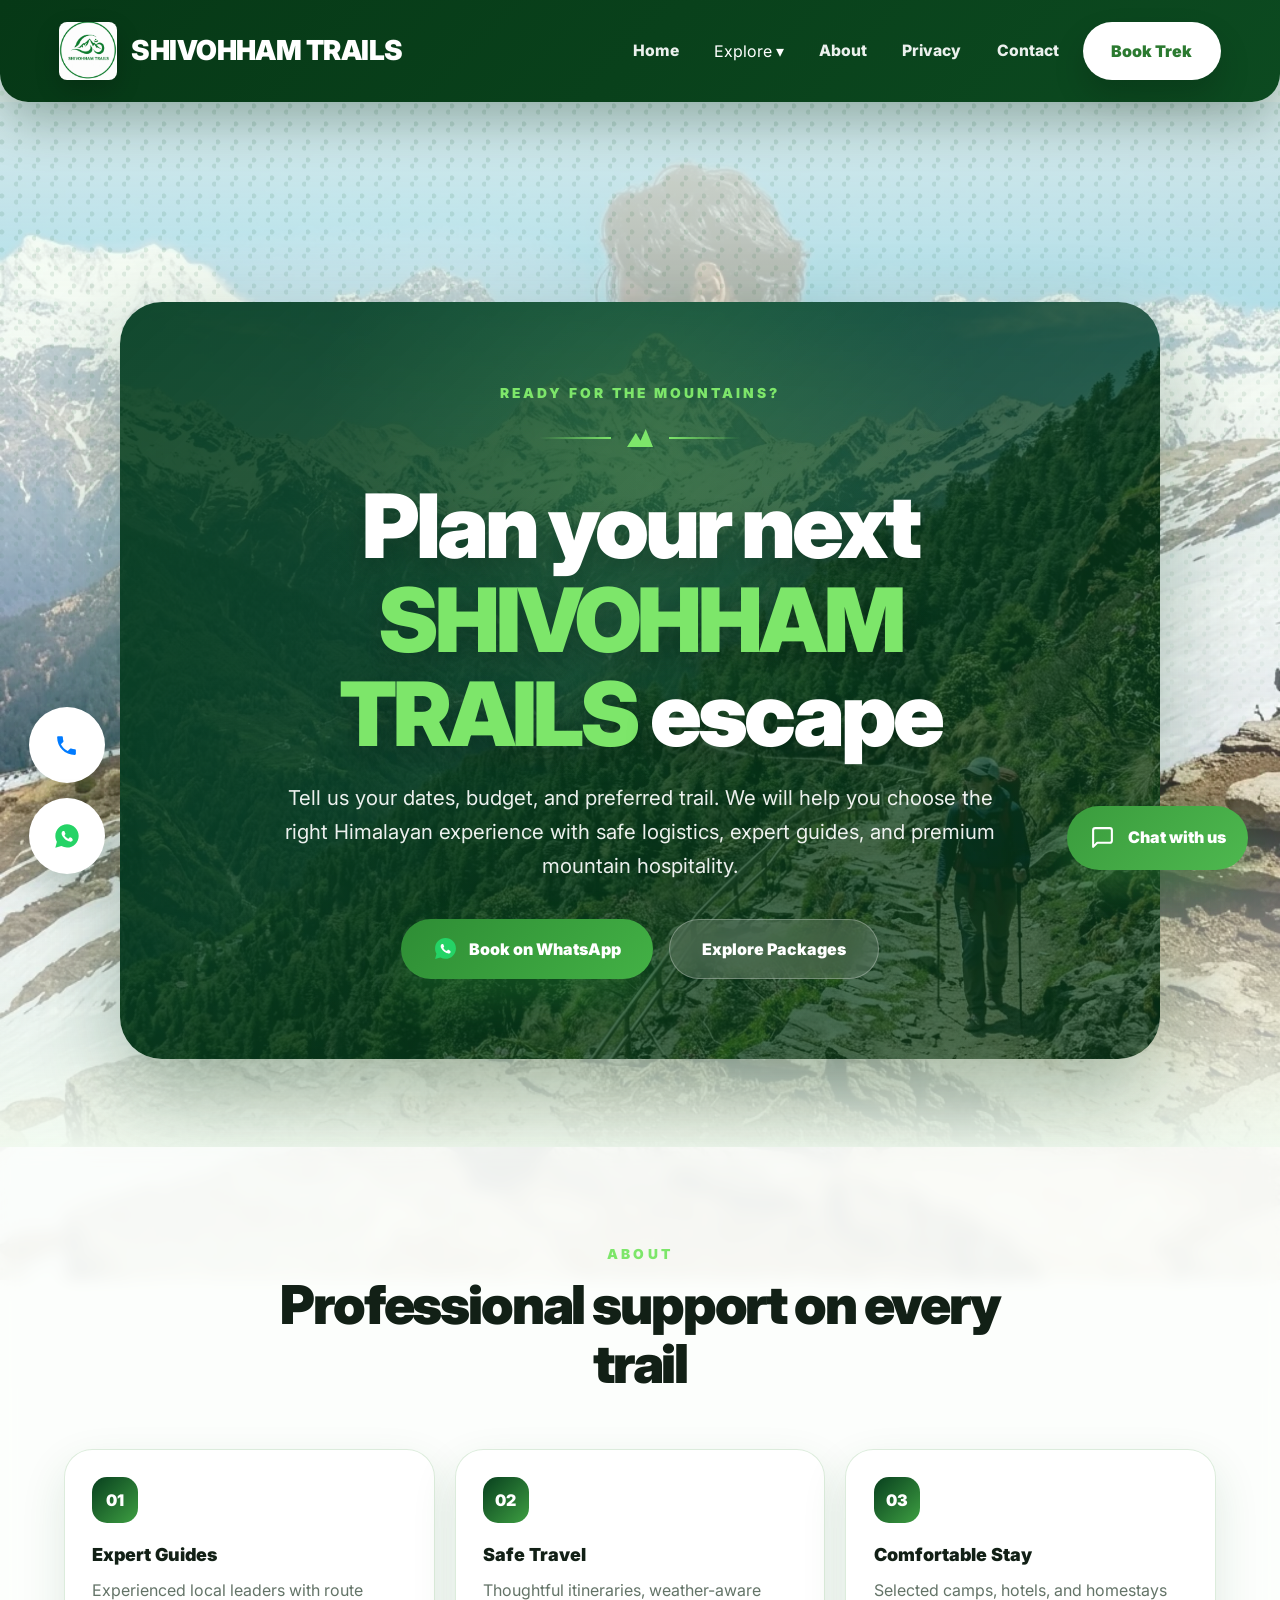
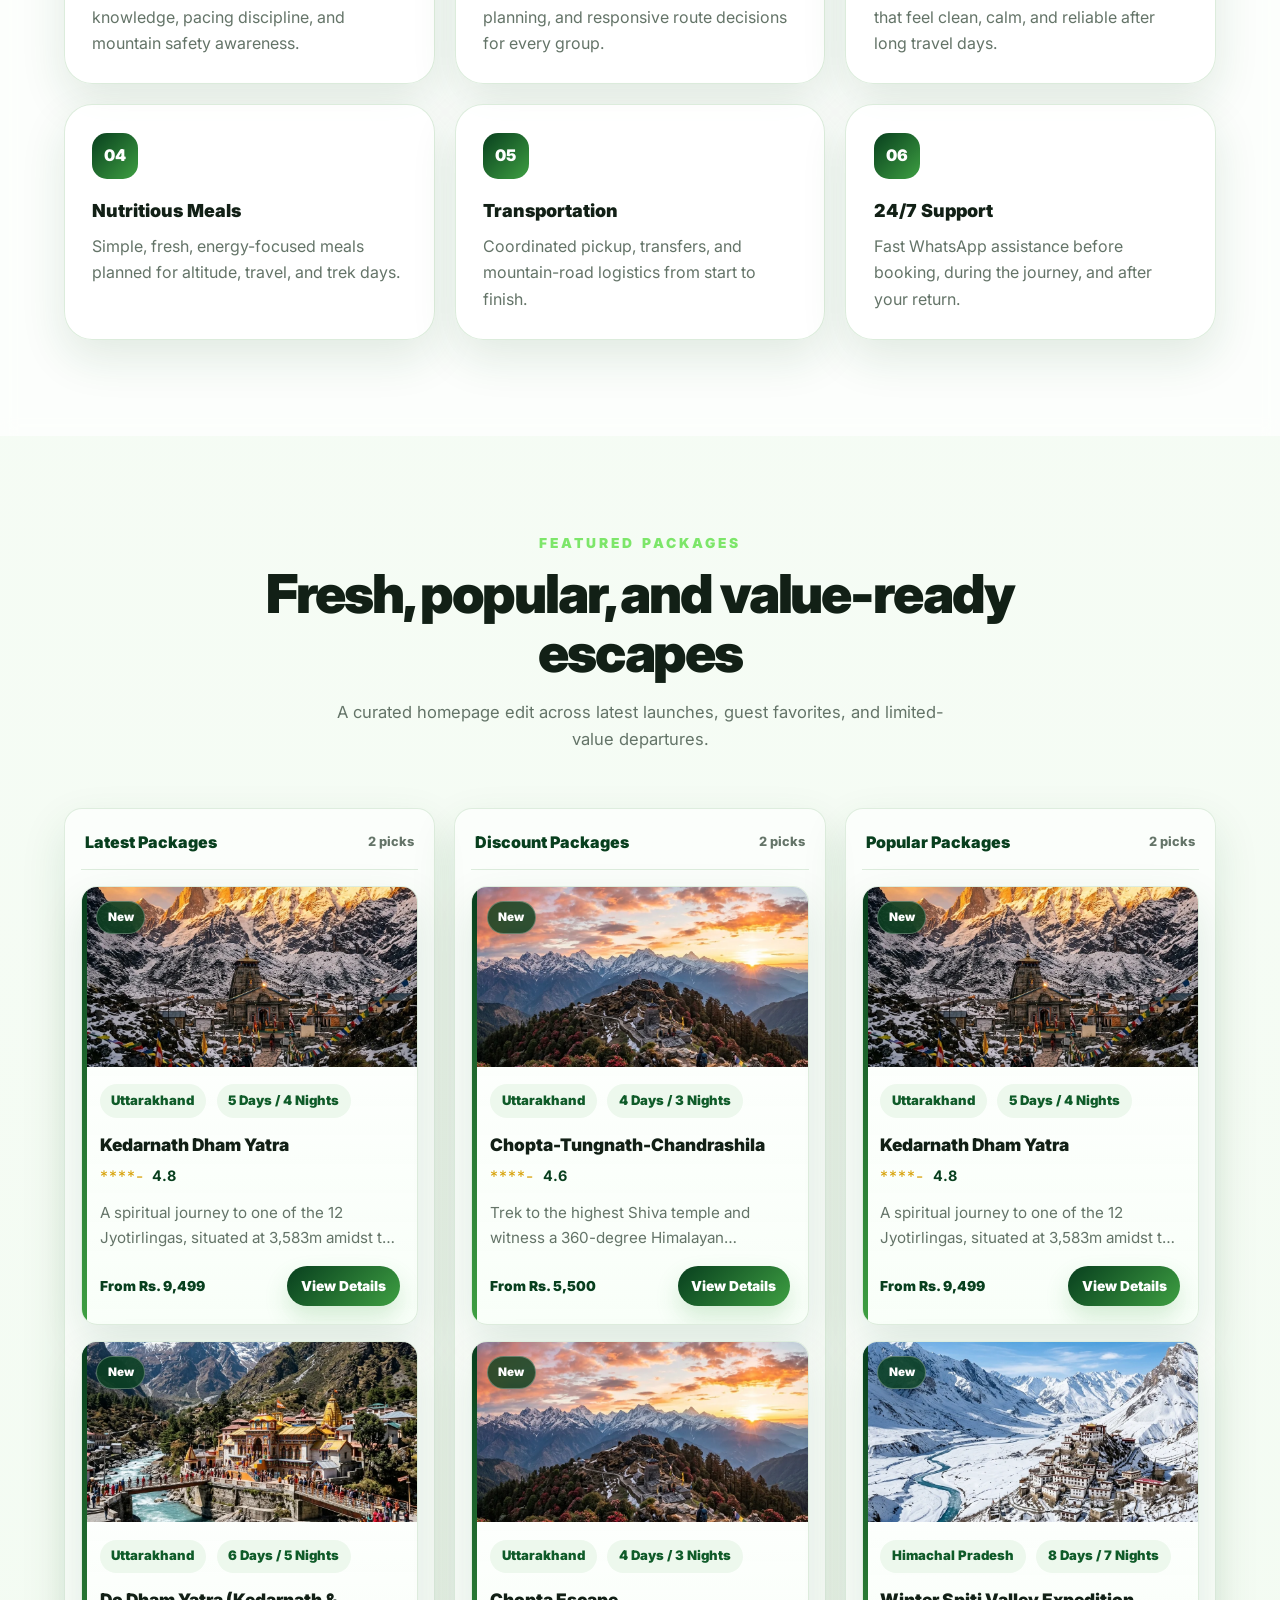
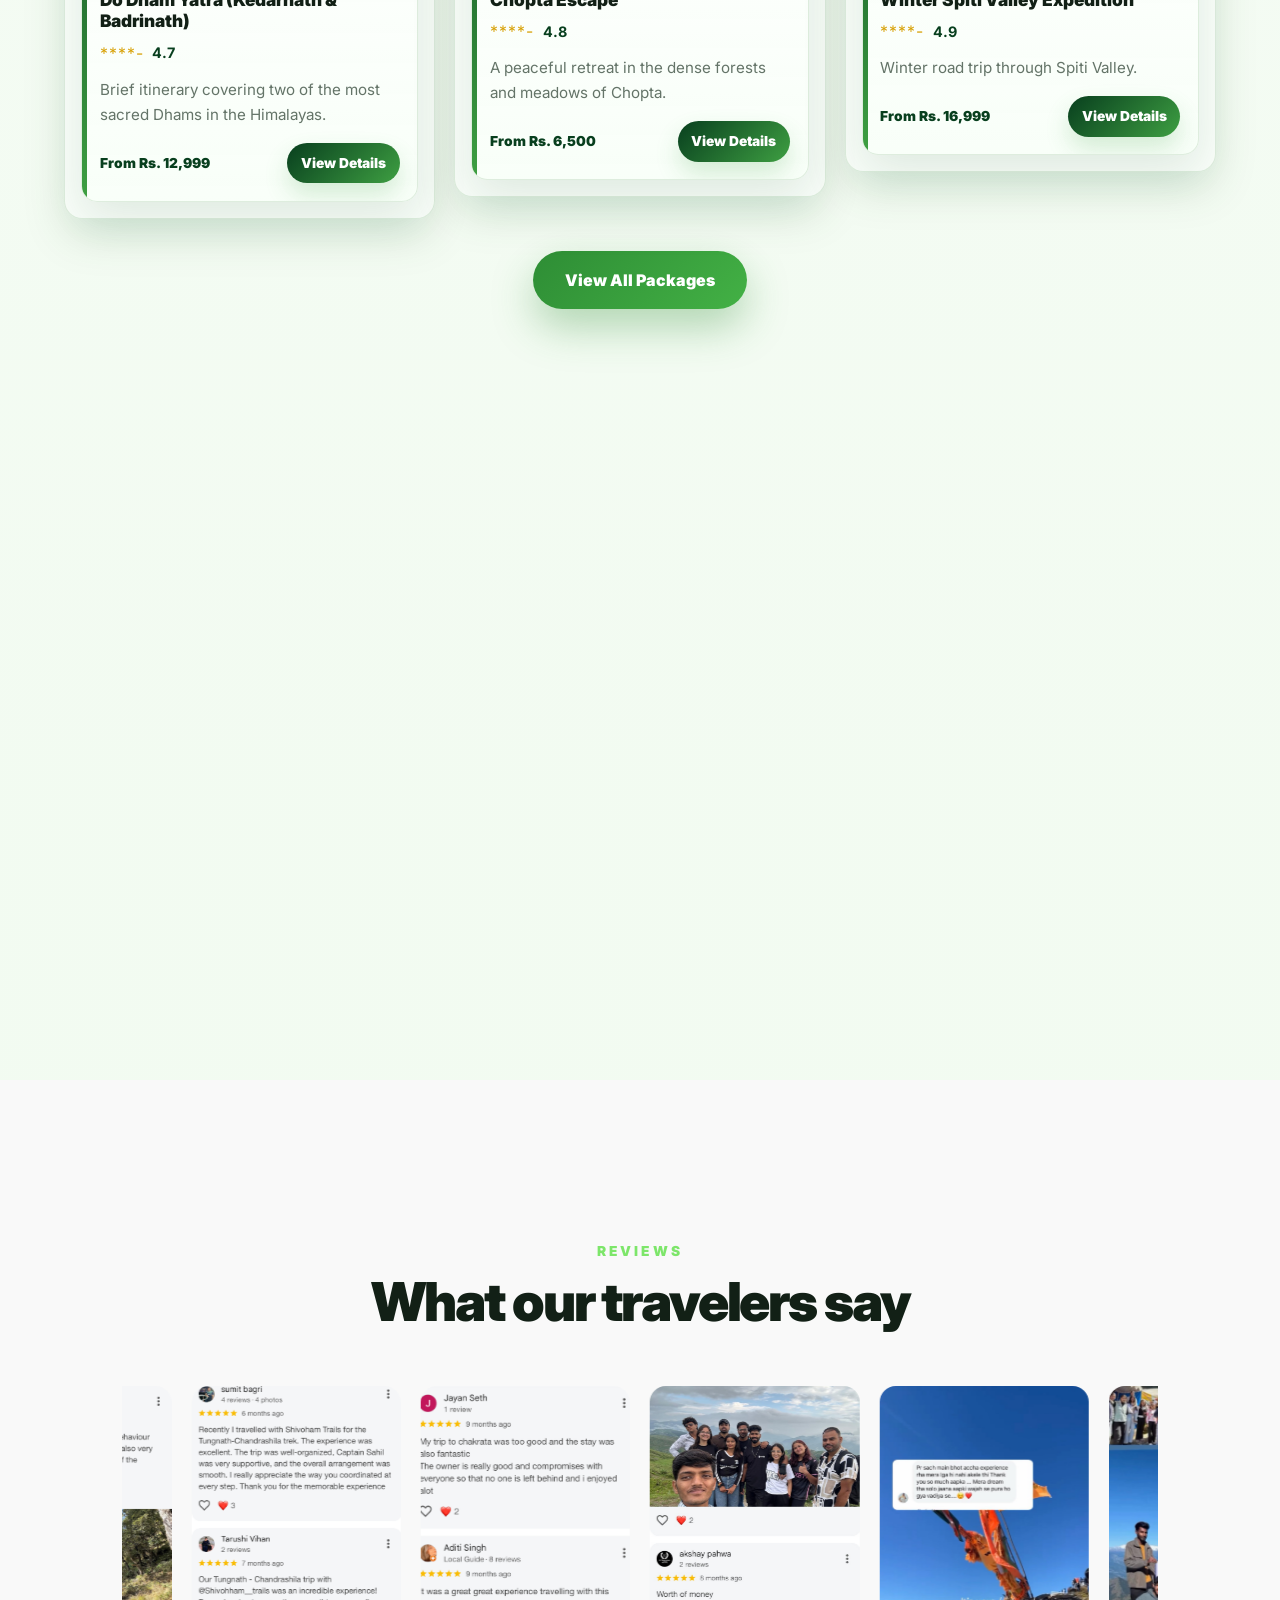
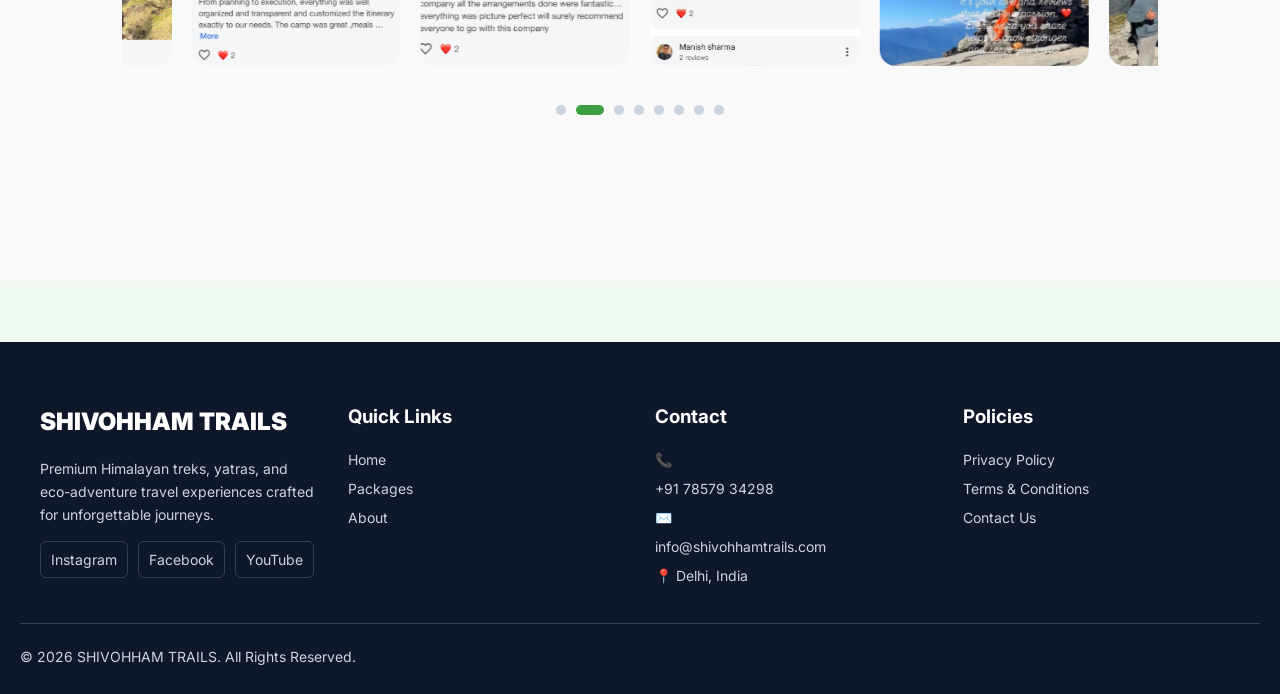
==== home/index.html @ 5caf6503 "Website updates and package fixes" ====
<!DOCTYPE html>
<html lang="en">
<head>
  <meta charset="UTF-8" />
  <meta name="viewport" content="width=device-width, initial-scale=1.0" />
  <title>SHIVOHHAM TRAILS | Premium Himalayan Treks & Travel Packages</title>
  <meta name="description" content="Discover premium Himalayan treks, spiritual yatras, and curated mountain travel packages with expert guides and easy WhatsApp booking." />
  <link rel="icon" type="image/jpeg" href="../assets/main logo.jpeg" />
  <link rel="stylesheet" href="https://cdn.jsdelivr.net/npm/swiper@11/swiper-bundle.min.css" />
  <link rel="stylesheet" href="../index.css" />
  <script src="https://cdn.jsdelivr.net/npm/swiper@11/swiper-bundle.min.js"></script>
  <script src="../package.js" defer></script>
  <script src="../index.js" defer></script>
  <link rel="preconnect" href="https://fonts.googleapis.com">
  <link rel="preconnect" href="https://fonts.gstatic.com" crossorigin>
  <link href="https://fonts.googleapis.com/css2?family=Inter:wght@400;500;600;700;800;900&display=swap" rel="stylesheet">
</head> 
<body>
  <header class="header">
    <a class="logo-container" href="../home/index.html" aria-label="SHIVOHHAM TRAILS home">
      <img class="logo-img" src="../assets/main logo.jpeg" alt="SHIVOHHAM TRAILS" />
      <span class="logo-text">SHIVOHHAM TRAILS</span>
    </a>

    <button class="menu-toggle" id="menuToggle">
      ☰
    </button>

    <nav class="nav-links" id="navLinks" aria-label="Primary navigation">
      <a href="../home/index.html">Home</a>
      <div class="dropdown">
        <button class="dropdown-btn nav-link">Explore ▾</button>
        <div class="dropdown-content">
          <a href="../packages/index.html">All Packages</a>
          <a href="../packages/index.html?category=snow">Snow Treks</a>
          <a href="../packages/index.html?category=meadow">Meadow Trails</a>
          <a href="../packages/index.html?category=yatra">Spiritual Yatras</a>
          <a href="../packages/index.html?category=road">Road Expeditions</a>
        </div>
      </div>
      <a href="#why">About</a>
      <button class="nav-link" type="button" data-modal="privacy">Privacy</button>
      <button class="nav-link" type="button" data-modal="contact">Contact</button>
    </nav>

    <div class="nav-actions">
      <a class="nav-cta" href="../packages/index.html">Book Trek</a>
    </div>
  </header>

  <main>
    <section class="hero reveal" id="home">
      <div class="hero-bg"></div>
      <div class="hero-pattern" aria-hidden="true"></div>
      <div class="hero-panel">
        <p class="eyebrow">Ready for the mountains?</p>
        <div class="mini-divider" aria-hidden="true"><span></span></div>
        <h1 class="animate-title">Plan your next <span>SHIVOHHAM TRAILS</span> escape</h1>
        <p class="animate-subtitle">Tell us your dates, budget, and preferred trail. We will help you choose the right Himalayan experience with safe logistics, expert guides, and premium mountain hospitality.</p>
        <div class="hero-actions">
          <a class="hero-cta primary" href="#">
            <svg width="25" height="25" viewBox="0 0 24 24" aria-hidden="true" fill="none"><path d="M12.006 2.004c-5.522 0-10.003 4.48-10.003 10.003 0 1.76.458 3.483 1.33 5.004L2 22.004l5.138-1.348a9.96 9.96 0 0 0 4.868 1.26h.004c5.522 0 10.003-4.481 10.003-10.004 0-5.521-4.481-10.003-10.003-10.003z" fill="#25D366"/><path d="M16.47 13.918c-.244-.122-1.448-.716-1.67-.798-.223-.082-.385-.123-.548.123-.162.245-.63.797-.771.961-.142.163-.284.184-.528.062a6.084 6.084 0 0 1-1.789-1.103 6.7 6.7 0 0 1-1.24-1.543c-.143-.245-.015-.378.107-.5.11-.11.244-.286.366-.429.122-.143.162-.245.244-.408.081-.164.04-.307-.02-.429-.062-.123-.549-1.325-.752-1.815-.198-.478-.399-.413-.548-.42-.142-.008-.305-.01-.468-.01a.896.896 0 0 0-.65.306c-.223.245-.853.837-.853 2.04 0 1.204.873 2.368.995 2.53.122.164 1.727 2.634 4.183 3.693 1.954.842 2.316.715 2.723.673.407-.04 1.32-.538 1.503-1.058.183-.52.183-.967.122-1.06-.06-.091-.223-.142-.468-.264z" fill="#FFF"/></svg>
            Book on WhatsApp
          </a>
          <a class="hero-cta ghost" href="../packages/index.html">Explore Packages</a>
        </div>
      </div>
    </section>

    <section class="why-section reveal-left" id="why">
      <div class="trek-container">
        <div class="section-heading">
          <p class="eyebrow">About</p>
          <h2 class="section-title">Professional support on every trail</h2>
        </div>
        <div class="why-grid">
          <article class="why-card"><span>01</span><h3>Expert Guides</h3><p>Experienced local leaders with route knowledge, pacing discipline, and mountain safety awareness.</p></article>
          <article class="why-card"><span>02</span><h3>Safe Travel</h3><p>Thoughtful itineraries, weather-aware planning, and responsive route decisions for every group.</p></article>
          <article class="why-card"><span>03</span><h3>Comfortable Stay</h3><p>Selected camps, hotels, and homestays that feel clean, calm, and reliable after long travel days.</p></article>
          <article class="why-card"><span>04</span><h3>Nutritious Meals</h3><p>Simple, fresh, energy-focused meals planned for altitude, travel, and trek days.</p></article>
          <article class="why-card"><span>05</span><h3>Transportation</h3><p>Coordinated pickup, transfers, and mountain-road logistics from start to finish.</p></article>
          <article class="why-card"><span>06</span><h3>24/7 Support</h3><p>Fast WhatsApp assistance before booking, during the journey, and after your return.</p></article>
        </div>
      </div>
    </section>

    <section class="trek-container reveal" id="treks">
      <div class="section-heading">
        <p class="eyebrow">Featured Packages</p>
        <h2 class="section-title">Fresh, popular, and value-ready escapes</h2>
        <p class="section-copy">A curated homepage edit across latest launches, guest favorites, and limited-value departures.</p>
      </div>
      <div class="featured-package-board" id="featuredPackages"></div>
      <div class="featured-actions">
        <a class="hero-cta primary" href="../packages/index.html">View All Packages</a>
      </div>
    </section>

    <section class="insta-feed-section reveal-right" id="gallery">
      <div class="insta-inner">
        <div class="section-heading">
          <p class="eyebrow">Gallery</p>
          <h2 class="section-title">A glimpse of the trail</h2>
        </div>
        <div class="swiper gallerySwiper">
          <div class="swiper-wrapper">
            <div class="swiper-slide"><a class="image-card" href="javascript:void(0)" data-image-src="../assets/reviews/travel1.jpeg"><img src="../assets/reviews/travel1.jpeg" alt="Travel Photo 1" /><div class="image-overlay"><span>View Image</span></div></a></div>
            <div class="swiper-slide"><a class="image-card" href="javascript:void(0)" data-image-src="../assets/reviews/travel2.jpeg"><img src="../assets/reviews/travel2.jpeg" alt="Travel Photo 2" /><div class="image-overlay"><span>View Image</span></div></a></div>
            <div class="swiper-slide"><a class="image-card" href="javascript:void(0)" data-image-src="../assets/reviews/travel3.jpeg"><img src="../assets/reviews/travel3.jpeg" alt="Travel Photo 3" /><div class="image-overlay"><span>View Image</span></div></a></div>
            <div class="swiper-slide"><a class="image-card" href="javascript:void(0)" data-image-src="../assets/reviews/travel4.jpeg"><img src="../assets/reviews/travel4.jpeg" alt="Travel Photo 4" /><div class="image-overlay"><span>View Image</span></div></a></div>
            <div class="swiper-slide"><a class="image-card" href="javascript:void(0)" data-image-src="../assets/reviews/travel5.jpeg"><img src="../assets/reviews/travel5.jpeg" alt="Travel Photo 5" /><div class="image-overlay"><span>View Image</span></div></a></div>
            <div class="swiper-slide"><a class="image-card" href="javascript:void(0)" data-image-src="../assets/reviews/travel6.jpeg"><img src="../assets/reviews/travel6.jpeg" alt="Travel Photo 6" /><div class="image-overlay"><span>View Image</span></div></a></div>
            <div class="swiper-slide"><a class="image-card" href="javascript:void(0)" data-image-src="../assets/reviews/travel7.jpeg"><img src="../assets/reviews/travel7.jpeg" alt="Travel Photo 7" /><div class="image-overlay"><span>View Image</span></div></a></div>
            <div class="swiper-slide"><a class="image-card" href="javascript:void(0)" data-image-src="../assets/reviews/travel8.jpeg"><img src="../assets/reviews/travel8.jpeg" alt="Travel Photo 8" /><div class="image-overlay"><span>View Image</span></div></a></div>
            <div class="swiper-slide"><a class="image-card" href="javascript:void(0)" data-image-src="../assets/reviews/travel9.jpeg"><img src="../assets/reviews/travel9.jpeg" alt="Travel Photo 9" /><div class="image-overlay"><span>View Image</span></div></a></div>
            <div class="swiper-slide"><a class="image-card" href="javascript:void(0)" data-image-src="../assets/reviews/travel10.jpeg"><img src="../assets/reviews/travel10.jpeg" alt="Travel Photo 10" /><div class="image-overlay"><span>View Image</span></div></a></div>
            <div class="swiper-slide"><a class="image-card" href="javascript:void(0)" data-image-src="../assets/reviews/travel11.jpeg"><img src="../assets/reviews/travel11.jpeg" alt="Travel Photo 11" /><div class="image-overlay"><span>View Image</span></div></a></div>
            <div class="swiper-slide"><a class="image-card" href="javascript:void(0)" data-image-src="../assets/reviews/travel12.jpeg"><img src="../assets/reviews/travel12.jpeg" alt="Travel Photo 12" /><div class="image-overlay"><span>View Image</span></div></a></div>
            <div class="swiper-slide"><a class="image-card" href="javascript:void(0)" data-image-src="../assets/reviews/travel13.jpeg"><img src="../assets/reviews/travel13.jpeg" alt="Travel Photo 13" /><div class="image-overlay"><span>View Image</span></div></a></div>
            <div class="swiper-slide"><a class="image-card" href="javascript:void(0)" data-image-src="../assets/reviews/travel14.jpeg"><img src="../assets/reviews/travel14.jpeg" alt="Travel Photo 14" /><div class="image-overlay"><span>View Image</span></div></a></div>
            <div class="swiper-slide"><a class="image-card" href="javascript:void(0)" data-image-src="../assets/reviews/travel15.jpeg"><img src="../assets/reviews/travel15.jpeg" alt="Travel Photo 15" /><div class="image-overlay"><span>View Image</span></div></a></div>
            <div class="swiper-slide"><a class="image-card" href="javascript:void(0)" data-image-src="../assets/reviews/travel16.jpeg"><img src="../assets/reviews/travel16.jpeg" alt="Travel Photo 16" /><div class="image-overlay"><span>View Image</span></div></a></div>
          </div>
          <div class="swiper-button-next"></div>
          <div class="swiper-button-prev"></div>
          <div class="swiper-pagination"></div>
        </div>
      </div>
    </section>

    <section class="reviews-section reveal" id="reviews" style="padding: 4rem 5%; background: var(--bg-alt, #f9f9f9);">
      <div class="trek-container">
        <div class="section-heading">
          <p class="eyebrow">Reviews</p>
          <h2 class="section-title">What our travelers say</h2>
        </div>
        <div class="swiper reviewsSwiper">
          <div class="swiper-wrapper">
            <div class="swiper-slide"><a class="image-card" href="javascript:void(0)" data-image-src="../assets/reviews/r1.jpeg"><img src="../assets/reviews/r1.jpeg" alt="Review 1" /><div class="image-overlay"><span>View Review</span></div></a></div>
            <div class="swiper-slide"><a class="image-card" href="javascript:void(0)" data-image-src="../assets/reviews/r2.jpeg"><img src="../assets/reviews/r2.jpeg" alt="Review 2" /><div class="image-overlay"><span>View Review</span></div></a></div>
            <div class="swiper-slide"><a class="image-card" href="javascript:void(0)" data-image-src="../assets/reviews/r3.jpeg"><img src="../assets/reviews/r3.jpeg" alt="Review 3" /><div class="image-overlay"><span>View Review</span></div></a></div>
            <div class="swiper-slide"><a class="image-card" href="javascript:void(0)" data-image-src="../assets/reviews/r4.jpeg"><img src="../assets/reviews/r4.jpeg" alt="Review 4" /><div class="image-overlay"><span>View Review</span></div></a></div>
            <div class="swiper-slide"><a class="image-card" href="javascript:void(0)" data-image-src="../assets/reviews/r5.jpeg"><img src="../assets/reviews/r5.jpeg" alt="Review 5" /><div class="image-overlay"><span>View Review</span></div></a></div>
            <div class="swiper-slide"><a class="image-card" href="javascript:void(0)" data-image-src="../assets/reviews/r6.jpeg"><img src="../assets/reviews/r6.jpeg" alt="Review 6" /><div class="image-overlay"><span>View Review</span></div></a></div>
            <div class="swiper-slide"><a class="image-card" href="javascript:void(0)" data-image-src="../assets/reviews/r7.jpeg"><img src="../assets/reviews/r7.jpeg" alt="Review 7" /><div class="image-overlay"><span>View Review</span></div></a></div>
            <div class="swiper-slide"><a class="image-card" href="javascript:void(0)" data-image-src="../assets/reviews/r8.jpeg"><img src="../assets/reviews/r8.jpeg" alt="Review 8" /><div class="image-overlay"><span>View Review</span></div></a></div>
          </div>
          <div class="swiper-button-next"></div>
          <div class="swiper-button-prev"></div>
          <div class="swiper-pagination"></div>
        </div>
      </div>
    </section>
  </main>

  <footer class="footer">
    <div class="footer-grid">
      <div class="footer-brand">
        <h2>SHIVOHHAM TRAILS</h2>
        <p>Premium Himalayan treks, yatras, and eco-adventure travel experiences crafted for unforgettable journeys.</p>
        <div class="footer-social">
          <a href="#" aria-label="Instagram">Instagram</a>
          <a href="#" aria-label="Facebook">Facebook</a>
          <a href="#" aria-label="YouTube">YouTube</a>
        </div>
      </div>
      <div>
        <h3>Quick Links</h3>
        <a href="../home/index.html">Home</a>
        <a href="../packages/index.html">Packages</a>
        <a href="../home/index.html#why">About</a>
      </div>
      <div>
        <h3>Contact</h3>
        <p>📞 <a href="#">+91 78579 34298</a></p>
        <p>✉️ <a href="#">info@shivohhamtrails.com</a></p>
        <p>📍 Delhi, India</p>
      </div>
      <div>
        <h3>Policies</h3>
        <button type="button" data-modal="privacy">Privacy Policy</button>
        <button type="button" data-modal="terms">Terms & Conditions</button>
        <button type="button" data-modal="contact">Contact Us</button>
      </div>
    </div>
    <div class="footer-bottom">
      <p>&copy; 2026 SHIVOHHAM TRAILS. All Rights Reserved.</p>
    </div>
  </footer>

  <div class="contact-widget">
    <a class="widget-btn phone-btn" href="#" aria-label="Call Us" title="Call Us">
      <svg width="25" height="25" viewBox="0 0 24 24" aria-hidden="true" fill="#007BFF"><path d="M6.62 10.79c1.44 2.83 3.76 5.14 6.59 6.59l2.2-2.2c.27-.27.67-.36 1.02-.24 1.12.37 2.33.57 3.57.57.55 0 1 .45 1 1V20c0 .55-.45 1-1 1-9.39 0-17-7.61-17-17 0-.55.45-1 1-1h3.5c.55 0 1 .45 1 1 0 1.25.2 2.45.57 3.57.11.35.03.74-.25 1.02l-2.2 2.2z"/></svg>
    </a>
    <a class="widget-btn whatsapp-btn" href="#" target="_blank" rel="noopener noreferrer" aria-label="WhatsApp Us" title="WhatsApp Us">
      <svg width="28" height="28" viewBox="0 0 24 24" aria-hidden="true" fill="none"><path d="M12.006 2.004c-5.522 0-10.003 4.48-10.003 10.003 0 1.76.458 3.483 1.33 5.004L2 22.004l5.138-1.348a9.96 9.96 0 0 0 4.868 1.26h.004c5.522 0 10.003-4.481 10.003-10.004 0-5.521-4.481-10.003-10.003-10.003z" fill="#25D366"/><path d="M16.47 13.918c-.244-.122-1.448-.716-1.67-.798-.223-.082-.385-.123-.548.123-.162.245-.63.797-.771.961-.142.163-.284.184-.528.062a6.084 6.084 0 0 1-1.789-1.103 6.7 6.7 0 0 1-1.24-1.543c-.143-.245-.015-.378.107-.5.11-.11.244-.286.366-.429.122-.143.162-.245.244-.408.081-.164.04-.307-.02-.429-.062-.123-.549-1.325-.752-1.815-.198-.478-.399-.413-.548-.42-.142-.008-.305-.01-.468-.01a.896.896 0 0 0-.65.306c-.223.245-.853.837-.853 2.04 0 1.204.873 2.368.995 2.53.122.164 1.727 2.634 4.183 3.693 1.954.842 2.316.715 2.723.673.407-.04 1.32-.538 1.503-1.058.183-.52.183-.967.122-1.06-.06-.091-.223-.142-.468-.264z" fill="#FFF"/></svg>
    </a>
  </div>

  <button class="chat-toggle-btn" type="button" aria-label="Open chat assistant">
    <svg class="chat-open-icon" width="25" height="25" viewBox="0 0 24 24" aria-hidden="true"><path d="M21 15a2 2 0 0 1-2 2H7l-4 4V5a2 2 0 0 1 2-2h14a2 2 0 0 1 2 2z" fill="none" stroke="currentColor" stroke-width="2" stroke-linecap="round" stroke-linejoin="round"/></svg>
    <span class="chat-close-icon">x</span>
    <span class="chat-label">Chat with us</span>
  </button>
  <div class="chat-window" hidden>
    <div class="chat-header"><h3>Trek Guide Assistant</h3></div>
    <div class="chat-body" id="chatBody"></div>
  </div>

  <div class="modal-root" id="modalRoot" aria-live="polite"></div>
</body>
</html>
---- index.css ----
:root{
  --forest:#083f1e;
  --forest-2:#0f5b29;
  --green:#3e9f42;
  --leaf:#7de66a;
  --cream:#f2fbf1;
  --white:#fff;
  --ink:#122016;
  --muted:#647468;
  --line:#d9ead9;
  --shadow:0 28px 80px rgba(8,63,30,.2);
  --soft-shadow:0 18px 45px rgba(15,91,41,.12);
  --radius:28px;
  --font:"Inter", sans-serif;
  --transition:all .3s cubic-bezier(.4,0,.2,1);
}

*{
  box-sizing:border-box;
  margin:0;
  padding:0;
}

html,
body{
  overflow-x:hidden;
}

html{
  scroll-behavior:smooth;
}

body{
  min-height:100vh;
  color:var(--ink);
  font-family:var(--font);
  line-height:1.65;
  background:
    linear-gradient(180deg,rgba(242,251,241,.92),rgba(242,251,241,.74) 42%,rgba(242,251,241,.98) 72%),
    url("assets/hero_bg_final.png") center top/cover fixed no-repeat;
}

body::before{
  content:"";
  position:fixed;
  inset:0;
  z-index:-1;
  pointer-events:none;
  background:
    radial-gradient(circle at 10% 18%,rgba(62,159,66,.12) 0 2px,transparent 3px) 0 0/18px 18px,
    linear-gradient(135deg,transparent 0 64%,rgba(8,63,30,.06) 64% 65%,transparent 65%),
    linear-gradient(45deg,transparent 0 70%,rgba(8,63,30,.04) 70% 71%,transparent 71%);
  opacity:.7;
}

body.modal-open{
  overflow:hidden;
}

img{
  max-width:100%;
  height:auto;
}

button,
a{
  font:inherit;
}

a{
  color:inherit;
}

::-webkit-scrollbar{
  width:10px;
}

::-webkit-scrollbar-track{
  background:#e8f5e7;
}

::-webkit-scrollbar-thumb{
  background:var(--forest-2);
  border-radius:999px;
}

.menu-toggle{
  display:none;
  background:none;
  border:none;
  color:#fff;
  font-size:2rem;
  cursor:pointer;
}

.header{
  position:relative;
  z-index:1000;
  display:flex;
  align-items:center;
  justify-content:space-between;
  gap:1.5rem;
  padding:1.35rem 4.6%;
  color:#fff;
  background:linear-gradient(135deg,#063816,#0c4a20);
  border-radius:0 0 28px 28px;
  box-shadow:0 18px 50px rgba(4,40,18,.32);
  transition:var(--transition);
}

.header.scrolled{
  padding-top:.85rem;
  padding-bottom:.85rem;
  background:rgba(7,54,22,.96);
  -webkit-backdrop-filter:blur(18px);
  backdrop-filter:blur(18px);
}

.logo-container{
  display:flex;
  align-items:center;
  gap:.9rem;
  min-width:max-content;
  text-decoration:none;
}

.logo-img{
  width:58px;
  height:58px;
  object-fit:cover;
  border-radius:8px;
  background:#fff;
  box-shadow:0 10px 24px rgba(0,0,0,.18);
}

.logo-text{
  color:#fff;
  font-size:1.72rem;
  font-weight:900;
  line-height:1;
  letter-spacing:-.02em;
}

@media (min-width:769px){
  .menu-toggle{
    display:none !important;
  }
  .nav-links{
    display:flex !important;
  }
}

.nav-links{
  display:flex;
  align-items:center;
  justify-content:center;
  gap:2.2rem;
  margin-left:auto;
}

.nav-links a,
.nav-link{
  position:relative;
  color:rgba(255,255,255,.92);
  text-decoration:none;
  border:0;
  background:transparent;
  cursor:pointer;
  font-size:.98rem;
  font-weight:800;
  white-space:nowrap;
  transition:var(--transition);
}

.nav-links a::after,
.nav-link::after{
  content:"";
  position:absolute;
  left:0;
  right:0;
  bottom:-.45rem;
  height:2px;
  background:var(--leaf);
  border-radius:999px;
  opacity:0;
  transform:scaleX(.35);
  transition:var(--transition);
}

.nav-links a:hover,
.nav-link:hover{
  color:#fff;
}

.nav-links a:hover::after,
.nav-link:hover::after{
  opacity:1;
  transform:scaleX(1);
}

.dropdown{
  position:relative;
}

.dropdown-btn{
  background:none;
  border:none;
  color:inherit;
  cursor:pointer;
  font:inherit;
  padding:0;
  outline:none;
}

.dropdown-content{
  position:absolute;
  top:100%;
  left:0;
  min-width:220px;
  background:#fff;
  border-radius:12px;
  box-shadow:0 10px 30px rgba(0,0,0,.12);
  opacity:0;
  visibility:hidden;
  transition:.25s;
  z-index:100;
  padding:0.5rem 0;
}

.dropdown:hover .dropdown-content{
  opacity:1;
  visibility:visible;
}

.dropdown.active .dropdown-content {
  opacity: 1;
  visibility: visible;
}

.dropdown-content a{
  display:block;
  padding:12px 18px;
  color:var(--ink);
  text-decoration:none;
  font-weight:600;
}

.dropdown-content a:hover{
  background:var(--cream);
  color:var(--forest);
}

.dropdown-content a::after{
  display:none;
}

.nav-actions{
  display:flex;
  align-items:center;
}

.nav-cta{
  display:inline-flex;
  align-items:center;
  justify-content:center;
  min-height:54px;
  padding:1rem 1.8rem;
  color:#2b7a30;
  background:#fff;
  border-radius:999px;
  text-decoration:none;
  font-weight:900;
  box-shadow:0 16px 32px rgba(0,0,0,.16);
  transition:var(--transition);
}

.nav-cta:hover{
  transform:translateY(-3px);
  box-shadow:0 20px 38px rgba(255,255,255,.22);
}

.hero{
  position:relative;
  min-height:100vh;
  display:flex;
  align-items:center;
  justify-content:center;
  padding:10rem 5% 5.5rem;
  isolation:isolate;
}

.hero-bg{
  position:absolute;
  inset:0;
  z-index:-3;
  background:
    linear-gradient(180deg,rgba(242,251,241,.88) 0%,rgba(242,251,241,.58) 40%,rgba(242,251,241,.15) 65%,rgba(242,251,241,.98) 100%),
    url("assets/hero_bg_final.png") center bottom/cover no-repeat;
}

.hero-pattern{
  position:absolute;
  inset:0;
  z-index:-2;
  pointer-events:none;
  background:
    radial-gradient(circle at 10% 22%,rgba(15,91,41,.2) 0 2px,transparent 3px) 0 0/18px 18px,
    radial-gradient(circle at 91% 56%,rgba(15,91,41,.18) 0 2px,transparent 3px) 0 0/18px 18px;
  mask-image:linear-gradient(180deg,#000 0%,transparent 82%);
  opacity:.65;
}

.hero-panel{
  position:relative;
  width:min(1040px,100%);
  margin-top:2.5rem;
  padding:5rem clamp(1.4rem,6vw,6.5rem);
  overflow:hidden;
  color:#fff;
  text-align:center;
  border-radius:42px;
  background:
    linear-gradient(135deg,rgba(8,63,30,.92),rgba(8,63,30,.66)),
    url("assets/packages/kuari_pass.webp") center/cover no-repeat;
  box-shadow:0 36px 90px rgba(8,63,30,.32);
}

.hero-panel::after{
  content:"";
  position:absolute;
  inset:0;
  pointer-events:none;
  background:radial-gradient(circle at 50% 20%,rgba(125,230,106,.14),transparent 42%);
}

.eyebrow{
  position:relative;
  z-index:1;
  color:var(--leaf);
  text-transform:uppercase;
  letter-spacing:.22em;
  font-size:.86rem;
  font-weight:900;
}

.mini-divider{
  position:relative;
  z-index:1;
  display:flex;
  align-items:center;
  justify-content:center;
  gap:1rem;
  margin:1.55rem 0 2rem;
  color:var(--leaf);
}

.mini-divider::before,
.mini-divider::after{
  content:"";
  width:72px;
  height:2px;
  background:linear-gradient(90deg,transparent,var(--leaf));
}

.mini-divider::after{
  background:linear-gradient(90deg,var(--leaf),transparent);
}

.mini-divider span{
  width:26px;
  height:18px;
  background:var(--leaf);
  clip-path:polygon(0 100%,34% 22%,52% 65%,72% 0,100% 100%);
}

.animate-title{
  position:relative;
  z-index:1;
  max-width:760px;
  margin:0 auto 1.25rem;
  color:#fff;
  font-size:clamp(2.8rem,7vw,5.55rem);
  line-height:1.06;
  font-weight:900;
  letter-spacing:-.045em;
  text-shadow:0 12px 28px rgba(0,0,0,.22);
}

.animate-title span{
  color:var(--leaf);
}

.animate-subtitle{
  position:relative;
  z-index:1;
  max-width:720px;
  margin:0 auto;
  color:rgba(255,255,255,.92);
  font-size:clamp(1rem,2vw,1.28rem);
}

.hero-actions{
  position:relative;
  z-index:1;
  display:flex;
  justify-content:center;
  flex-wrap:wrap;
  gap:1rem;
  margin-top:2.25rem;
}

.hero-cta,
.cta-button,
.review-form button{
  display:inline-flex;
  align-items:center;
  justify-content:center;
  gap:.7rem;
  min-height:58px;
  padding:1rem 2rem;
  color:#fff;
  text-decoration:none;
  border:0;
  border-radius:999px;
  cursor:pointer;
  font-weight:900;
  background:linear-gradient(135deg,#2e8d35,#43b145);
  box-shadow:0 18px 42px rgba(46,141,53,.34);
  transition:var(--transition);
}

.hero-cta.ghost{
  color:#fff;
  background:rgba(255,255,255,.14);
  border:1px solid rgba(255,255,255,.28);
  box-shadow:none;
  -webkit-backdrop-filter:blur(14px);
  backdrop-filter:blur(14px);
}

.hero-cta:hover,
.cta-button:hover,
.review-form button:hover{
  transform:translateY(-4px);
  box-shadow:0 24px 50px rgba(62,159,66,.36);
}

.trek-container{
  width:min(1380px,100%);
  margin:0 auto;
  padding:6rem 5%;
}

.section-heading{
  max-width:760px;
  margin:0 auto 3.4rem;
  text-align:center;
}

.section-title{
  margin-top:.65rem;
  color:var(--ink);
  font-size:clamp(2rem,4.5vw,3.35rem);
  line-height:1.1;
  letter-spacing:-.04em;
  font-weight:900;
}

.section-copy{
  max-width:620px;
  margin:.95rem auto 0;
  color:var(--muted);
  font-size:1.04rem;
}

.trek-grid{
  display:grid;
  grid-template-columns:repeat(auto-fit,minmax(300px,1fr));
  gap:1.55rem;
}

.featured-package-board{
  display:grid;
  grid-template-columns:repeat(3,minmax(0,1fr));
  gap:1.2rem;
  align-items:start;
}

.featured-column{
  padding:1rem;
  background:rgba(255,255,255,.6);
  border:1px solid rgba(217,234,217,.86);
  border-radius:18px;
  box-shadow:var(--soft-shadow);
  -webkit-backdrop-filter:blur(18px);
  backdrop-filter:blur(18px);
}

.featured-column-head{
  display:flex;
  align-items:center;
  justify-content:space-between;
  gap:1rem;
  margin-bottom:1rem;
  padding:.25rem .25rem .85rem;
  border-bottom:1px solid rgba(217,234,217,.9);
}

.featured-column-head span{
  color:var(--forest);
  font-weight:900;
}

.featured-column-head small{
  color:var(--muted);
  font-size:.8rem;
  font-weight:800;
}

.featured-stack{
  display:grid;
  gap:1rem;
}

.featured-actions{
  display:flex;
  justify-content:center;
  margin-top:2rem;
}

.trek-card{
  position:relative;
  display:flex;
  flex-direction:column;
  min-height:100%;
  overflow:hidden;
  cursor:pointer;
  background:rgba(255,255,255,.94);
  border:1px solid rgba(217,234,217,.86);
  border-radius:var(--radius);
  box-shadow:var(--soft-shadow);
  transition:var(--transition);
  text-decoration:none;
}

.package-card{
  border-radius:16px;
  background:linear-gradient(180deg,rgba(255,255,255,.96),rgba(248,255,248,.9));
  -webkit-backdrop-filter:blur(14px);
  backdrop-filter:blur(14px);
}

.trek-card::before{
  content:"";
  position:absolute;
  inset:0 auto 0 0;
  width:5px;
  background:linear-gradient(180deg,var(--forest),var(--green));
  z-index:2;
}

.trek-card:hover{
  transform:translateY(-10px);
  border-color:rgba(62,159,66,.42);
  box-shadow:var(--shadow);
}

.package-media{
  position:relative;
  overflow:hidden;
}

.trek-image{
  width:100%;
  height:250px;
  object-fit:cover;
  display:block;
  transition:transform .55s ease;
}

.trek-card:hover .trek-image{
  transform:scale(1.06);
}

.package-badges{
  position:absolute;
  top:.9rem;
  left:.9rem;
  right:.9rem;
  z-index:3;
  display:flex;
  flex-wrap:wrap;
  gap:.45rem;
}

.package-badges span,
.difficulty-badge{
  display:inline-flex;
  align-items:center;
  min-height:30px;
  padding:.36rem .65rem;
  color:#fff;
  background:rgba(8,63,30,.82);
  border:1px solid rgba(255,255,255,.28);
  border-radius:999px;
  font-size:.73rem;
  font-weight:900;
  box-shadow:0 12px 24px rgba(0,0,0,.16);
  -webkit-backdrop-filter:blur(12px);
  backdrop-filter:blur(12px);
}

.difficulty-badge.easy{
  background:rgba(62,159,66,.9);
}

.difficulty-badge.moderate{
  background:rgba(216,162,10,.92);
}

.difficulty-badge.difficult{
  background:rgba(188,64,46,.92);
}

.trek-info{
  display:flex;
  flex:1;
  flex-direction:column;
  padding:1.55rem;
}

.trek-meta{
  display:flex;
  flex-wrap:wrap;
  gap:.65rem;
  margin-bottom:1rem;
  color:var(--forest-2);
  font-size:.82rem;
  font-weight:900;
}

.trek-meta-item{
  padding:.36rem .74rem;
  background:#edf8ed;
  border-radius:999px;
}

.trek-name{
  margin-bottom:.7rem;
  color:var(--ink);
  font-size:1.32rem;
  line-height:1.25;
  font-weight:900;
}

.trek-description{
  color:var(--muted);
  font-size:.95rem;
}

.package-rating{
  display:flex;
  align-items:center;
  gap:.55rem;
  margin:-.2rem 0 .65rem;
}

.package-rating span{
  color:#d8a20a;
  letter-spacing:1px;
}

.package-rating strong{
  color:var(--forest);
  font-size:.9rem;
}

.trek-card-footer{
  display:flex;
  align-items:center;
  justify-content:space-between;
  gap:1rem;
  margin-top:auto;
  padding-top:1.4rem;
}

.trek-price{
  color:var(--forest);
  font-size:1.13rem;
  font-weight:900;
}

.trek-details{
  display:inline-flex;
  align-items:center;
  justify-content:center;
  min-height:38px;
  padding:.55rem .85rem;
  color:#fff;
  background:linear-gradient(135deg,var(--forest),var(--green));
  border-radius:999px;
  font-weight:900;
  white-space:nowrap;
  box-shadow:0 12px 24px rgba(62,159,66,.2);
}

.featured-card .trek-image{
  height:180px;
}

.featured-card .trek-info{
  padding:1.1rem;
}

.featured-card .trek-name{
  font-size:1.08rem;
}

.featured-card .trek-description{
  display:-webkit-box;
  overflow:hidden;
  text-overflow:ellipsis;
  line-clamp:2;
  -webkit-line-clamp:2;
  -webkit-box-orient:vertical;
}

.featured-card .trek-card-footer{
  gap:.65rem;
  padding-top:1rem;
}

.featured-card .trek-price,
.featured-card .trek-details{
  font-size:.86rem;
}

.packages-page{
  scroll-margin-top:8rem;
  padding:7rem 5%;
  background:
    linear-gradient(180deg,rgba(255,255,255,.8),rgba(242,251,241,.92)),
    url("assets/packages/dayara_bugyal.webp") center/cover fixed no-repeat;
}

.packages-page.page-top{
  padding-top:11rem;
}

.packages-shell{
  width:min(1380px,100%);
  margin:0 auto;
}

.packages-hero{
  display:grid;
  grid-template-columns:minmax(0,1fr) minmax(320px,520px);
  gap:2rem;
  align-items:end;
  margin-bottom:2rem;
  padding:2rem;
  background:rgba(255,255,255,.76);
  border:1px solid rgba(217,234,217,.9);
  border-radius:18px;
  box-shadow:var(--soft-shadow);
  -webkit-backdrop-filter:blur(20px);
  backdrop-filter:blur(20px);
}

.package-search{
  display:flex;
  align-items:center;
  gap:.9rem;
  min-height:70px;
  padding:.75rem 1rem .75rem 1.25rem;
  background:#fff;
  border:1px solid rgba(15,91,41,.16);
  border-radius:16px;
  box-shadow:0 18px 35px rgba(8,63,30,.1);
}

.package-search span{
  display:inline-flex;
  align-items:center;
  justify-content:center;
  width:42px;
  height:42px;
  color:#fff;
  background:linear-gradient(135deg,var(--forest),var(--green));
  border-radius:14px;
  overflow:hidden;
  text-indent:-999px;
}

.package-search span::before{
  content:"";
  width:16px;
  height:16px;
  border:2px solid currentColor;
  border-radius:50%;
  box-shadow:8px 8px 0 -6px currentColor;
  transform:rotate(-20deg);
}

.package-search input{
  width:100%;
  min-width:0;
  color:var(--ink);
  background:transparent;
  border:0;
  outline:0;
  font:inherit;
  font-size:1.02rem;
  font-weight:700;
}

.package-layout{
  display:grid;
  grid-template-columns:320px minmax(0,1fr);
  gap:1.5rem;
  align-items:start;
}

.filter-panel{
  position:sticky;
  top:8.8rem;
  max-height:calc(100vh - 10rem);
  overflow:auto;
  padding:1.15rem;
  background:rgba(255,255,255,.84);
  border:1px solid rgba(217,234,217,.92);
  border-radius:18px;
  box-shadow:var(--soft-shadow);
  -webkit-backdrop-filter:blur(18px);
  backdrop-filter:blur(18px);
}

.filter-panel-top{
  display:flex;
  align-items:center;
  justify-content:space-between;
  gap:1rem;
  padding-bottom:1rem;
  border-bottom:1px solid rgba(217,234,217,.9);
}

.filter-kicker{
  color:var(--muted);
  text-transform:uppercase;
  letter-spacing:.14em;
  font-size:.72rem;
  font-weight:900;
}

.filter-panel-top strong{
  color:var(--forest);
}

.clear-filters{
  min-height:42px;
  padding:.65rem .9rem;
  color:var(--forest);
  background:#edf8ed;
  border:1px solid var(--line);
  border-radius:999px;
  cursor:pointer;
  font-size:.83rem;
  font-weight:900;
  transition:var(--transition);
}

.clear-filters:hover{
  color:#fff;
  background:var(--forest);
}

.filter-group{
  padding:1.15rem 0;
  border-bottom:1px solid rgba(217,234,217,.68);
}

.filter-group:last-child{
  border-bottom:0;
  padding-bottom:.15rem;
}

.filter-group h3{
  margin-bottom:.8rem;
  color:var(--ink);
  font-size:.98rem;
  font-weight:900;
}

.filter-options{
  display:flex;
  flex-wrap:wrap;
  gap:.55rem;
}

.filter-chip{
  cursor:pointer;
}

.filter-chip input{
  position:absolute;
  opacity:0;
  pointer-events:none;
}

.filter-chip span{
  display:inline-flex;
  align-items:center;
  min-height:38px;
  padding:.55rem .78rem;
  color:var(--forest);
  background:rgba(237,248,237,.78);
  border:1px solid rgba(15,91,41,.12);
  border-radius:999px;
  font-size:.85rem;
  font-weight:800;
  transition:var(--transition);
}

.filter-chip input:checked + span{
  color:#fff;
  background:linear-gradient(135deg,var(--forest),var(--green));
  border-color:transparent;
  box-shadow:0 12px 24px rgba(62,159,66,.2);
}

.price-range{
  display:grid;
  gap:.8rem;
}

.price-range input{
  width:100%;
  accent-color:var(--green);
}

.price-range div{
  display:flex;
  align-items:center;
  justify-content:space-between;
  gap:1rem;
  color:var(--muted);
  font-size:.9rem;
}

.price-range strong{
  color:var(--forest);
}

.package-results{
  min-width:0;
}

.package-results-head{
  display:flex;
  align-items:center;
  justify-content:space-between;
  gap:1.5rem;
  margin-bottom:1.15rem;
  padding:1.25rem 1.4rem;
  background:rgba(255,255,255,.78);
  border:1px solid rgba(217,234,217,.9);
  border-radius:18px;
  box-shadow:var(--soft-shadow);
  -webkit-backdrop-filter:blur(18px);
  backdrop-filter:blur(18px);
}

.package-results-head .eyebrow{
  font-size:.72rem;
}

.package-results-head h3{
  color:var(--forest);
  font-size:1.35rem;
  line-height:1.2;
  font-weight:900;
}

.package-results-head p:last-child{
  color:var(--muted);
  text-align:right;
}

.packages-grid{
  display:grid;
  grid-template-columns:repeat(3,minmax(0,1fr));
  gap:1.25rem;
}

.empty-results{
  padding:3rem 1.5rem;
  text-align:center;
  background:rgba(255,255,255,.84);
  border:1px solid var(--line);
  border-radius:18px;
  box-shadow:var(--soft-shadow);
}

.empty-results h3{
  color:var(--forest);
  font-size:1.4rem;
  font-weight:900;
}

.empty-results p{
  color:var(--muted);
}

.why-section,
.testimonials-section{
  background:rgba(255,255,255,.72);
  -webkit-backdrop-filter:blur(8px);
  backdrop-filter:blur(8px);
}

.why-grid,
.testimonial-grid{
  display:grid;
  grid-template-columns:repeat(3,minmax(0,1fr));
  gap:1.25rem;
}

.why-card,
.testimonial-card,
.founder-card{
  padding:1.7rem;
  background:rgba(255,255,255,.86);
  border:1px solid rgba(217,234,217,.9);
  border-radius:var(--radius);
  box-shadow:var(--soft-shadow);
  transition:var(--transition);
}

.why-card:hover,
.testimonial-card:hover,
.founder-card:hover{
  transform:translateY(-8px);
  box-shadow:var(--shadow);
}

.why-card span{
  display:inline-flex;
  align-items:center;
  justify-content:center;
  width:46px;
  height:46px;
  margin-bottom:1.1rem;
  color:#fff;
  background:linear-gradient(135deg,var(--forest),var(--green));
  border-radius:15px;
  font-weight:900;
}

.why-card h3,
.testimonial-card strong{
  margin-bottom:.45rem;
  color:var(--ink);
  font-size:1.12rem;
  font-weight:900;
}

.why-card p,
.testimonial-card p,
.testimonial-card span,
.founder-bio{
  color:var(--muted);
}

.about-section,
.insta-feed-section{
  background:rgba(242,251,241,.88);
}

.founders-grid{
  display:grid;
  grid-template-columns:repeat(3,minmax(0,1fr));
  gap:1.45rem;
}

.founder-card{
  text-align:center;
}

.founder-img-wrapper{
  width:162px;
  height:162px;
  margin:0 auto 1.35rem;
  overflow:hidden;
  border:5px solid #edf8ed;
  border-radius:50%;
  box-shadow:0 18px 36px rgba(8,63,30,.16);
}

.founder-img{
  width:100%;
  height:100%;
  object-fit:cover;
  display:block;
}

.founder-info h3{
  color:var(--ink);
  font-size:1.45rem;
  font-weight:900;
}

.founder-title{
  margin:.3rem 0 .95rem;
  color:var(--forest-2);
  text-transform:uppercase;
  letter-spacing:.1em;
  font-size:.78rem;
  font-weight:900;
}

.testimonial-card p{
  margin-bottom:1.4rem;
  font-size:1.02rem;
}

.testimonial-card strong{
  display:block;
  color:var(--forest);
}

.insta-feed-section{
  padding:6rem 5%;
}

.insta-inner{
  width:min(1200px,100%);
  margin:0 auto;
  text-align:center;
}

.insta-link{
  display:inline-flex;
  margin:-1.5rem 0 3rem;
  color:var(--forest-2);
  text-decoration:none;
  font-weight:900;
}

/* Uniform size for gallery and reviews */
.gallerySwiper img,
.reviewsSwiper img {
  width: 100%;
  height: 280px;
  object-fit: cover;
  display: block;
  transition: transform .4s ease;
}

.image-card {
  position: relative;
  display: block;
  overflow: hidden;
  border-radius: 16px;
}

.image-card:hover img {
  transform:scale(1.05);
}

.image-overlay {
  position: absolute;
  inset: 0;
  background: rgba(0, 0, 0, 0.45);
  display: flex;
  align-items: center;
  justify-content: center;
  opacity: 0;
  transition: 0.3s ease;
}

.image-card:hover .image-overlay {
  opacity: 1;
}

.image-overlay span {
  background: #fff;
  color: #111;
  padding: 10px 18px;
  border-radius: 999px;
  font-weight: 600;
  font-size: 0.85rem;
}

/* Premium Swiper Navigation */
.gallerySwiper,
.reviewsSwiper {
  padding-left: 70px;
  padding-right: 70px;
  padding-bottom: 3.5rem; /* Make room for pagination */
}

.gallerySwiper .swiper-button-next,
.gallerySwiper .swiper-button-prev,
.reviewsSwiper .swiper-button-next,
.reviewsSwiper .swiper-button-prev {
  width: 56px;
  height: 56px;
  background: rgba(255, 255, 255, 0.95);
  backdrop-filter: blur(10px);
  -webkit-backdrop-filter: blur(10px);
  border-radius: 50%;
  box-shadow: 0 10px 30px rgba(0, 0, 0, 0.12);
  transition: all 0.3s ease;
  opacity: 0;
  visibility: hidden;
  margin-top: -28px;
}

.gallerySwiper .swiper-button-prev,
.reviewsSwiper .swiper-button-prev {
  left: 0;
}

.gallerySwiper .swiper-button-next,
.reviewsSwiper .swiper-button-next {
  right: 0;
}

.gallerySwiper .swiper-button-next:hover,
.gallerySwiper .swiper-button-prev:hover,
.reviewsSwiper .swiper-button-next:hover,
.reviewsSwiper .swiper-button-prev:hover {
  transform: translateY(-2px) scale(1.05);
  box-shadow: 0 15px 35px rgba(0, 0, 0, 0.18);
}

.gallerySwiper .swiper-button-next::after,
.gallerySwiper .swiper-button-prev::after,
.reviewsSwiper .swiper-button-next::after,
.reviewsSwiper .swiper-button-prev::after {
  font-size: 18px;
  font-weight: 900;
  color: #1d1d1d;
}

.gallerySwiper:hover .swiper-button-next,
.gallerySwiper:hover .swiper-button-prev,
.reviewsSwiper:hover .swiper-button-next,
.reviewsSwiper:hover .swiper-button-prev {
  opacity: 1;
  visibility: visible;
}

/* Premium Swiper Pagination Dots */
.gallerySwiper .swiper-pagination,
.reviewsSwiper .swiper-pagination {
  position: absolute;
  bottom: 0;
}

.gallerySwiper .swiper-pagination-bullet,
.reviewsSwiper .swiper-pagination-bullet {
  width: 10px;
  height: 10px;
  background: #cbd5e1;
  opacity: 1;
  transition: 0.3s ease;
  margin: 0 5px !important;
}

.gallerySwiper .swiper-pagination-bullet-active,
.reviewsSwiper .swiper-pagination-bullet-active {
  width: 28px;
  border-radius: 999px;
  background: var(--green);
}

@media (max-width: 768px) {
  .gallerySwiper,
  .reviewsSwiper {
    padding-left: 0;
    padding-right: 0;
  }
  .gallerySwiper .swiper-button-next,
  .gallerySwiper .swiper-button-prev,
  .reviewsSwiper .swiper-button-next,
  .reviewsSwiper .swiper-button-prev {
    display: none;
  }
}

.footer{
  background:#0f172a;
  color:#fff;
  padding:60px 20px 20px;
  margin-top:60px;
}

.footer-grid{
  display:grid;
  grid-template-columns:repeat(auto-fit,minmax(220px,1fr));
  gap:30px;
  width:min(1200px,100%);
  margin:0 auto;
}

.footer-brand h2{
  font-size:1.5rem;
  font-weight:900;
}

.footer h2,
.footer h3{
  margin-bottom:15px;
  color:#fff;
}

.footer p,
.footer a,
.footer button{
  color:#cbd5e1;
  text-decoration:none;
  font-size:14px;
  display:block;
  margin:6px 0;
  background:transparent;
  border:0;
  text-align:left;
  cursor:pointer;
  transition:0.3s;
}

.footer a:hover,
.footer button:hover{
  color:#22c55e;
  transform:translateX(4px);
}

.footer-social{
  margin-top:15px;
  display:flex;
  gap:10px;
}

.footer-social a{
  padding:6px 10px;
  border:1px solid #334155;
  border-radius:6px;
  display:inline-block;
  margin:0;
}

.footer-social a:hover{
  transform:translateY(-2px);
  color:#fff;
}

.footer-bottom{
  text-align:center;
  margin-top:30px;
  border-top:1px solid #334155;
  padding-top:15px;
  font-size:13px;
  color:#94a3b8;
}

.contact-widget{
  position:fixed;
  left:1.8rem;
  bottom:1.6rem;
  z-index:1000;
  display:flex;
  flex-direction:column;
  gap:.95rem;
}

.widget-btn{
  display:flex;
  align-items:center;
  justify-content:center;
  width:76px;
  height:76px;
  color:var(--green);
  background:#fff;
  border-radius:50%;
  text-decoration:none;
  box-shadow:0 18px 40px rgba(8,63,30,.22);
  transition:var(--transition);
}

.widget-btn:hover{
  transform:translateY(-5px) scale(1.04);
}

.chat-toggle-btn{
  position:fixed;
  right:2rem;
  bottom:1.9rem;
  z-index:1000;
  display:flex;
  align-items:center;
  justify-content:center;
  gap:.8rem;
  min-height:64px;
  padding:0 1.4rem;
  color:#fff;
  background:linear-gradient(135deg,#3a9c3d,#4eb84f);
  border:0;
  border-radius:999px;
  cursor:pointer;
  box-shadow:0 18px 42px rgba(62,159,66,.35);
  transition:var(--transition);
}

.chat-toggle-btn:hover{
  transform:translateY(-5px);
}

.chat-toggle-btn .chat-close-icon{
  display:none;
  font-weight:900;
}

.chat-toggle-btn.active .chat-open-icon{
  display:none;
}

.chat-toggle-btn.active .chat-close-icon{
  display:block;
}

.chat-label{
  font-weight:900;
}

.chat-window{
  position:fixed;
  right:2rem;
  bottom:6rem;
  z-index:1000;
  display:flex;
  flex-direction:column;
  width:360px;
  height:500px;
  overflow:hidden;
  background:#fff;
  border:1px solid var(--line);
  border-radius:24px;
  box-shadow:0 28px 80px rgba(8,63,30,.28);
}

.chat-window[hidden]{
  display:none;
}

.chat-header{
  padding:1.2rem;
  color:#fff;
  text-align:center;
  background:linear-gradient(135deg,var(--forest),var(--forest-2));
}

.chat-body{
  display:flex;
  flex:1;
  flex-direction:column;
  gap:.85rem;
  padding:1.1rem;
  overflow-y:auto;
}

.chat-bubble{
  max-width:85%;
  padding:.85rem 1rem;
  border-radius:18px;
  font-size:.92rem;
}

.bot-bubble{
  align-self:flex-start;
  color:var(--ink);
  background:#edf8ed;
  border-bottom-left-radius:6px;
}

.user-bubble{
  align-self:flex-end;
  color:#fff;
  background:var(--forest-2);
  border-bottom-right-radius:6px;
}

.chat-options,
.chat-results{
  display:flex;
  flex-wrap:wrap;
  gap:.5rem;
}

.chat-results{
  flex-direction:column;
}

.chat-opt-btn{
  padding:.5rem .85rem;
  color:var(--forest);
  background:#fff;
  border:1px solid var(--line);
  border-radius:999px;
  cursor:pointer;
  font-size:.84rem;
  font-weight:900;
}

.chat-opt-btn:hover{
  color:#fff;
  background:var(--forest);
}

.chat-trek-card{
  display:flex;
  align-items:center;
  gap:.8rem;
  padding:.7rem;
  text-align:left;
  text-decoration:none;
  background:#fff;
  border:1px solid var(--line);
  border-radius:14px;
  cursor:pointer;
}

.chat-trek-card img{
  width:58px;
  height:58px;
  object-fit:cover;
  border-radius:10px;
}

.chat-trek-card h4{
  color:var(--ink);
  font-size:.92rem;
}

.chat-trek-card p{
  color:var(--muted);
  font-size:.78rem;
}

.modal-overlay{
  position:fixed;
  inset:0;
  z-index:2000;
  display:flex;
  align-items:center;
  justify-content:center;
  padding:2rem;
  background:rgba(5,31,13,.78);
  -webkit-backdrop-filter:blur(12px);
  backdrop-filter:blur(12px);
}

.modal-content{
  position:relative;
  width:100%;
  max-width:920px;
  max-height:90vh;
  overflow-y:auto;
  color:var(--ink);
  background:#fff;
  border-radius:28px;
  box-shadow:0 34px 90px rgba(0,0,0,.32);
}

.privacy-modal,
.contact-modal{
  background:
    radial-gradient(circle at 16% 18%,rgba(255,255,255,.42),transparent 34%),
    linear-gradient(135deg,rgba(241,248,242,.68),rgba(199,215,204,.58));
  border:1px solid rgba(255,255,255,.82);
  box-shadow:0 34px 90px rgba(0,0,0,.32), inset 0 1px 0 rgba(255,255,255,.58);
  -webkit-backdrop-filter:blur(30px) saturate(120%);
  backdrop-filter:blur(30px) saturate(120%);
}

.privacy-modal h2,
.privacy-modal h3,
.contact-modal h2,
.contact-modal h3{
  color:#061c0d;
  text-shadow:0 1px 0 rgba(255,255,255,.32);
}

.privacy-modal p,
.privacy-modal li,
.contact-modal p,
.contact-modal li,
.contact-details{
  color:#263d2d;
}

.contact-details strong{
  color:#102515;
}

.modal-header-img{
  width:100%;
  height:390px;
  object-fit:cover;
  display:block;
}

.modal-body,
.text-modal{
  padding:2.5rem;
}

.close-btn{
  position:absolute;
  top:1rem;
  right:1rem;
  z-index:10;
  display:flex;
  align-items:center;
  justify-content:center;
  width:44px;
  height:44px;
  color:#fff;
  background:rgba(224,236,226,.28);
  -webkit-backdrop-filter:blur(18px);
  backdrop-filter:blur(18px);
  border:1px solid rgba(255,255,255,.24);
  border-radius:50%;
  cursor:pointer;
  font-size:1.25rem;
  transition:var(--transition);
}

.close-btn:hover{
  background:var(--forest);
  transform:rotate(90deg);
}

.modal-title,
.text-modal h2{
  color:var(--ink);
  font-size:clamp(1.8rem,4vw,2.7rem);
  line-height:1.1;
  font-weight:900;
  letter-spacing:-.04em;
}

.modal-header-info{
  display:flex;
  justify-content:space-between;
  gap:2rem;
  margin-bottom:2.5rem;
}

.modal-rating{
  display:flex;
  align-items:center;
  gap:.8rem;
  margin:.75rem 0;
  color:var(--muted);
}

.modal-stars,
.review-card span{
  color:#d8a20a;
  letter-spacing:1px;
}

.modal-meta-line{
  color:var(--forest-2);
  font-weight:900;
}

.modal-pricing-info{
  min-width:250px;
  text-align:right;
}

.modal-pricing-info p,
.modal-price-row span{
  color:var(--muted);
}

.modal-price-list{
  display:flex;
  flex-direction:column;
  align-items:flex-end;
  gap:.35rem;
  margin-top:.45rem;
}

.modal-price-row{
  display:flex;
  justify-content:flex-end;
  gap:1rem;
}

.modal-price-row strong,
.modal-single-price{
  color:var(--forest);
  font-weight:900;
}

.modal-single-price{
  display:block;
  margin-top:.35rem;
  font-size:2rem;
}

.modal-pricing-info small{
  display:block;
  max-width:250px;
  margin-top:.65rem;
  margin-left:auto;
  color:var(--forest-2);
  font-size:.82rem;
}

.modal-section{
  margin-bottom:2.6rem;
}

.modal-section h3,
.modal-details-grid h3,
.review-form-card h4,
.text-modal h3{
  margin-bottom:1rem;
  color:var(--forest);
  font-weight:900;
}

.itinerary-day{
  position:relative;
  margin-bottom:1.45rem;
  padding-left:1.5rem;
  border-left:2px solid var(--green);
}

.itinerary-day::before{
  content:"";
  position:absolute;
  top:.35rem;
  left:-7px;
  width:12px;
  height:12px;
  background:var(--forest);
  border-radius:50%;
  box-shadow:0 0 0 5px #edf8ed;
}

.day-title{
  margin-bottom:.35rem;
  color:var(--ink);
  font-weight:900;
}

.reviews-list{
  display:grid;
  gap:1rem;
  margin-bottom:1.2rem;
}

.review-card,
.review-form-card,
.modal-bottom-card{
  padding:1.4rem;
  background:#f9fff9;
  border:1px solid var(--line);
  border-radius:20px;
}

.review-card div{
  display:flex;
  justify-content:space-between;
  gap:1rem;
  margin-bottom:.5rem;
}

.review-card p,
.review-card small,
.modal-details-grid ul,
.text-modal p,
.text-modal li{
  color:var(--muted);
}

.review-form{
  display:flex;
  flex-direction:column;
  gap:1rem;
}

.review-form-inputs{
  display:flex;
  gap:1rem;
}

.review-form input,
.review-form select,
.review-form textarea{
  width:100%;
  padding:.85rem 1rem;
  color:var(--ink);
  background:#fff;
  border:1px solid var(--line);
  border-radius:12px;
  font:inherit;
}

.review-form textarea{
  resize:vertical;
}

.review-form button{
  align-self:flex-start;
}

.modal-details-grid{
  display:grid;
  grid-template-columns:repeat(2,minmax(0,1fr));
  gap:1.5rem;
  margin-bottom:1.5rem;
}

.modal-details-grid ul,
.text-modal ul{
  padding-left:1.2rem;
}

.refund-card{
  margin-bottom:1.5rem;
  padding:1rem;
  background:#edf8ed;
  border-left:4px solid var(--green);
  border-radius:16px;
}

.refund-card h4{
  color:var(--forest);
}

.contact-modal{
  max-width:800px;
  text-align:center;
}

.contact-cta{
  width:auto;
  margin:1rem auto;
}

.contact-details{
  display:inline-block;
  margin-top:1rem;
  text-align:left;
}

.detail-page{
  background:
    linear-gradient(180deg,rgba(242,251,241,.76),rgba(255,255,255,.92)),
    url("assets/hero_bg_final.png") center top/cover fixed no-repeat;
}

.detail-page.page-top{
  padding-top:8.5rem;
}

.detail-loading{
  width:min(900px,calc(100% - 2rem));
  margin:3rem auto 6rem;
  padding:3rem;
  text-align:center;
  background:rgba(255,255,255,.88);
  border:1px solid var(--line);
  border-radius:20px;
  box-shadow:var(--soft-shadow);
}

.detail-loading h1{
  color:var(--forest);
  font-size:clamp(2rem,4vw,3rem);
  line-height:1.1;
}

.detail-hero{
  position:relative;
  width:min(1380px,calc(100% - 2rem));
  min-height:540px;
  margin:0 auto 2rem;
  overflow:hidden;
  display:flex;
  align-items:flex-end;
  border-radius:22px;
  box-shadow:var(--shadow);
}

.detail-hero img{
  position:absolute;
  inset:0;
  width:100%;
  height:100%;
  object-fit:cover;
}

.detail-hero::after{
  content:"";
  position:absolute;
  inset:0;
  background:linear-gradient(180deg,rgba(8,63,30,.08),rgba(5,47,20,.9));
}

.detail-hero-content{
  position:relative;
  z-index:1;
  max-width:820px;
  padding:clamp(1.4rem,5vw,4rem);
  color:#fff;
}

.detail-hero-content h1{
  margin:.5rem 0 1rem;
  color:#fff;
  font-size:clamp(2.3rem,6vw,5rem);
  line-height:1.04;
  font-weight:900;
}

.detail-hero-content p{
  color:rgba(255,255,255,.9);
  font-size:1.06rem;
}

.detail-hero-actions{
  display:flex;
  flex-wrap:wrap;
  gap:1rem;
  margin-top:1.7rem;
}

.detail-shell{
  width:min(1380px,calc(100% - 2rem));
  margin:0 auto 6rem;
  display:grid;
  grid-template-columns:340px minmax(0,1fr);
  gap:1.5rem;
  align-items:start;
}

.detail-summary,
.detail-card{
  background:rgba(255,255,255,.88);
  border:1px solid rgba(217,234,217,.92);
  border-radius:18px;
  box-shadow:var(--soft-shadow);
  -webkit-backdrop-filter:blur(18px);
  backdrop-filter:blur(18px);
}

.detail-summary{
  position:sticky;
  top:8.8rem;
  padding:1.4rem;
}

.detail-price{
  margin-bottom:1rem;
  color:var(--forest);
  font-size:2rem;
  font-weight:900;
}

.detail-summary dl{
  display:grid;
  gap:.8rem;
  margin-bottom:1.25rem;
}

.detail-summary dl div{
  display:flex;
  align-items:flex-start;
  justify-content:space-between;
  gap:1rem;
  padding:.85rem 0;
  border-bottom:1px solid rgba(217,234,217,.9);
}

.detail-summary dt{
  color:var(--muted);
  font-weight:800;
}

.detail-summary dd{
  color:var(--ink);
  text-align:right;
  font-weight:900;
}

.detail-book{
  width:100%;
}

.detail-content{
  display:grid;
  gap:1.25rem;
}

.detail-card{
  padding:1.6rem;
}

.detail-card h2{
  margin-bottom:1rem;
  color:var(--forest);
  font-size:1.55rem;
  line-height:1.2;
  font-weight:900;
}

.detail-card p,
.detail-card li{
  color:var(--muted);
}

.detail-itinerary{
  display:grid;
  gap:1rem;
}

@media (max-width:1120px){
  .header{
    display:grid;
    grid-template-columns:1fr auto;
    row-gap:1rem;
  }

  .nav-links{
    grid-column:1 / -1;
    grid-row:2;
    justify-content:center;
    flex-wrap:wrap;
    margin-left:0;
    gap:1.2rem 1.8rem;
  }

  .why-grid,
  .founders-grid,
  .testimonial-grid{
    grid-template-columns:repeat(2,minmax(0,1fr));
  }

  .featured-package-board,
  .packages-grid{
    grid-template-columns:repeat(2,minmax(0,1fr));
  }

  .packages-hero,
  .package-layout{
    grid-template-columns:1fr;
  }

  .filter-panel{
    position:relative;
    top:auto;
    max-height:none;
  }

  .detail-shell{
    grid-template-columns:1fr;
  }

  .detail-summary{
    position:relative;
    top:auto;
  }

  .footer-grid{
    grid-template-columns:repeat(2,minmax(0,1fr));
  }
}

@media (max-width:768px){
  .header{
    display:flex;
    position:relative;
  }

  .logo-container{
    min-width:0;
  }

  .logo-img{
    width:50px;
    height:50px;
  }

  .logo-text{
    font-size:1rem;
    line-height:1.15;
  }

  .menu-toggle{
    display:flex;
    align-items:center;
    justify-content:center;
    margin-left:auto;
  }

  .nav-actions{
    display:none;
  }

  .nav-cta{
    min-height:42px;
    padding:.65rem 1rem;
    font-size:.84rem;
  }

  .nav-links{
    position:absolute;
    top:100%;
    left:0;
    width:100%;
    background:#043b16;
    flex-direction:column;
    align-items:flex-start;
    gap:12px;
    padding:20px;
    display:none;
    border-radius:0 0 20px 20px;
  }

  .nav-links.active{
    display:flex;
  }

  .dropdown-content{
    position:static;
    box-shadow:none;
    background:transparent;
    display:none;
  }
  
  .dropdown:hover .dropdown-content,
  .dropdown:focus-within .dropdown-content,
  .dropdown.active .dropdown-content {
    display:block;
  }

  .nav-links a,
  .nav-link,
  .nav-links button{
    width:100%;
    font-size:.82rem;
  }

  .hero{
    min-height:auto;
    padding:120px 20px 60px;
  }

  .animate-title{
    font-size:2.5rem;
    line-height:1.1;
  }

  .hero-copy{
    font-size:1rem;
  }

  .hero-panel{
    margin-top:1.5rem;
    padding:30px 20px;
    border-radius:24px;
  }

  .hero-actions{
    width:100%;
  }

  .hero-cta{
    width:100%;
    max-width:300px;
  }

  .trek-container,
  .insta-feed-section,
  .footer{
    padding-left:1rem;
    padding-right:1rem;
  }

  .trek-grid,
  .why-grid,
  .founders-grid,
  .testimonial-grid,
  .featured-package-board,
  .packages-grid,
  .footer-grid{
    grid-template-columns:1fr;
  }

  .packages-page{
    padding:5.25rem 1rem;
  }

  .packages-page.page-top{
    padding-top:10rem;
  }

  .detail-page.page-top{
    padding-top:9.5rem;
  }

  .detail-hero{
    min-height:480px;
    width:calc(100% - 2rem);
    border-radius:18px;
  }

  .detail-hero-actions .hero-cta{
    width:100%;
    max-width:none;
  }

  .detail-card{
    padding:1.15rem;
  }

  .packages-hero{
    padding:1.15rem;
    border-radius:16px;
  }

  .package-search{
    min-height:60px;
    padding:.6rem .75rem;
  }

  .package-search input{
    font-size:.92rem;
  }

  .filter-panel{
    padding:1rem;
    border-radius:16px;
  }

  .package-results-head{
    align-items:flex-start;
    flex-direction:column;
    gap:.75rem;
    padding:1rem;
  }

  .package-results-head p:last-child{
    text-align:left;
  }

  .package-badges{
    top:.7rem;
    left:.7rem;
    right:.7rem;
  }

  .package-badges span,
  .difficulty-badge{
    min-height:28px;
    padding:.32rem .55rem;
    font-size:.68rem;
  }

  .contact-widget{
    left:15px;
    bottom:80px;
  }

  .widget-btn{
    width:52px;
    height:52px;
  }

  .chat-toggle-btn{
    right:15px;
  }

  .chat-toggle-btn .chat-label{
    display:none;
  }

  .chat-window{
    right:1rem;
    bottom:4.6rem;
    width:calc(100vw - 2rem);
    height:60vh;
  }

  .modal-overlay{
    padding:1rem;
  }

  .modal-content{
    max-height:94vh;
    border-radius:20px;
  }

  .modal-header-img{
    height:250px;
  }

  .modal-body,
  .text-modal{
    padding:1.35rem;
  }

  .modal-header-info,
  .review-form-inputs{
    flex-direction:column;
  }

  .modal-pricing-info,
  .modal-price-list,
  .modal-pricing-info small{
    text-align:left;
    align-items:flex-start;
    margin-left:0;
  }

  .modal-price-row{
    justify-content:flex-start;
  }

  .modal-details-grid{
    grid-template-columns:1fr;
  }
}

.reveal,
.reveal-left,
.reveal-right{
  opacity: 0;
  transform: translateY(40px);
  filter: blur(6px);
  transition: all 0.8s ease;
}

.reveal.active,
.reveal-left.active,
.reveal-right.active{
  opacity: 1;
  transform: none;
  filter: blur(0);
}

.reveal-zoom{
  opacity: 0;
  transform: scale(0.9);
  filter: blur(6px);
  transition: all 0.8s ease;
}

.reveal-zoom.active{
  opacity: 1;
  transform: scale(1);
  filter: blur(0);
}

@media (max-width:480px){
  .nav-actions{
    display:none;
  }

  .nav-links{
    width:100%;
  }

  .animate-title{
    font-size:2.55rem;
  }

  .detail-hero{
    min-height:430px;
  }

  .detail-summary dl div{
    flex-direction:column;
    gap:.25rem;
  }

  .detail-summary dd{
    text-align:left;
  }
}
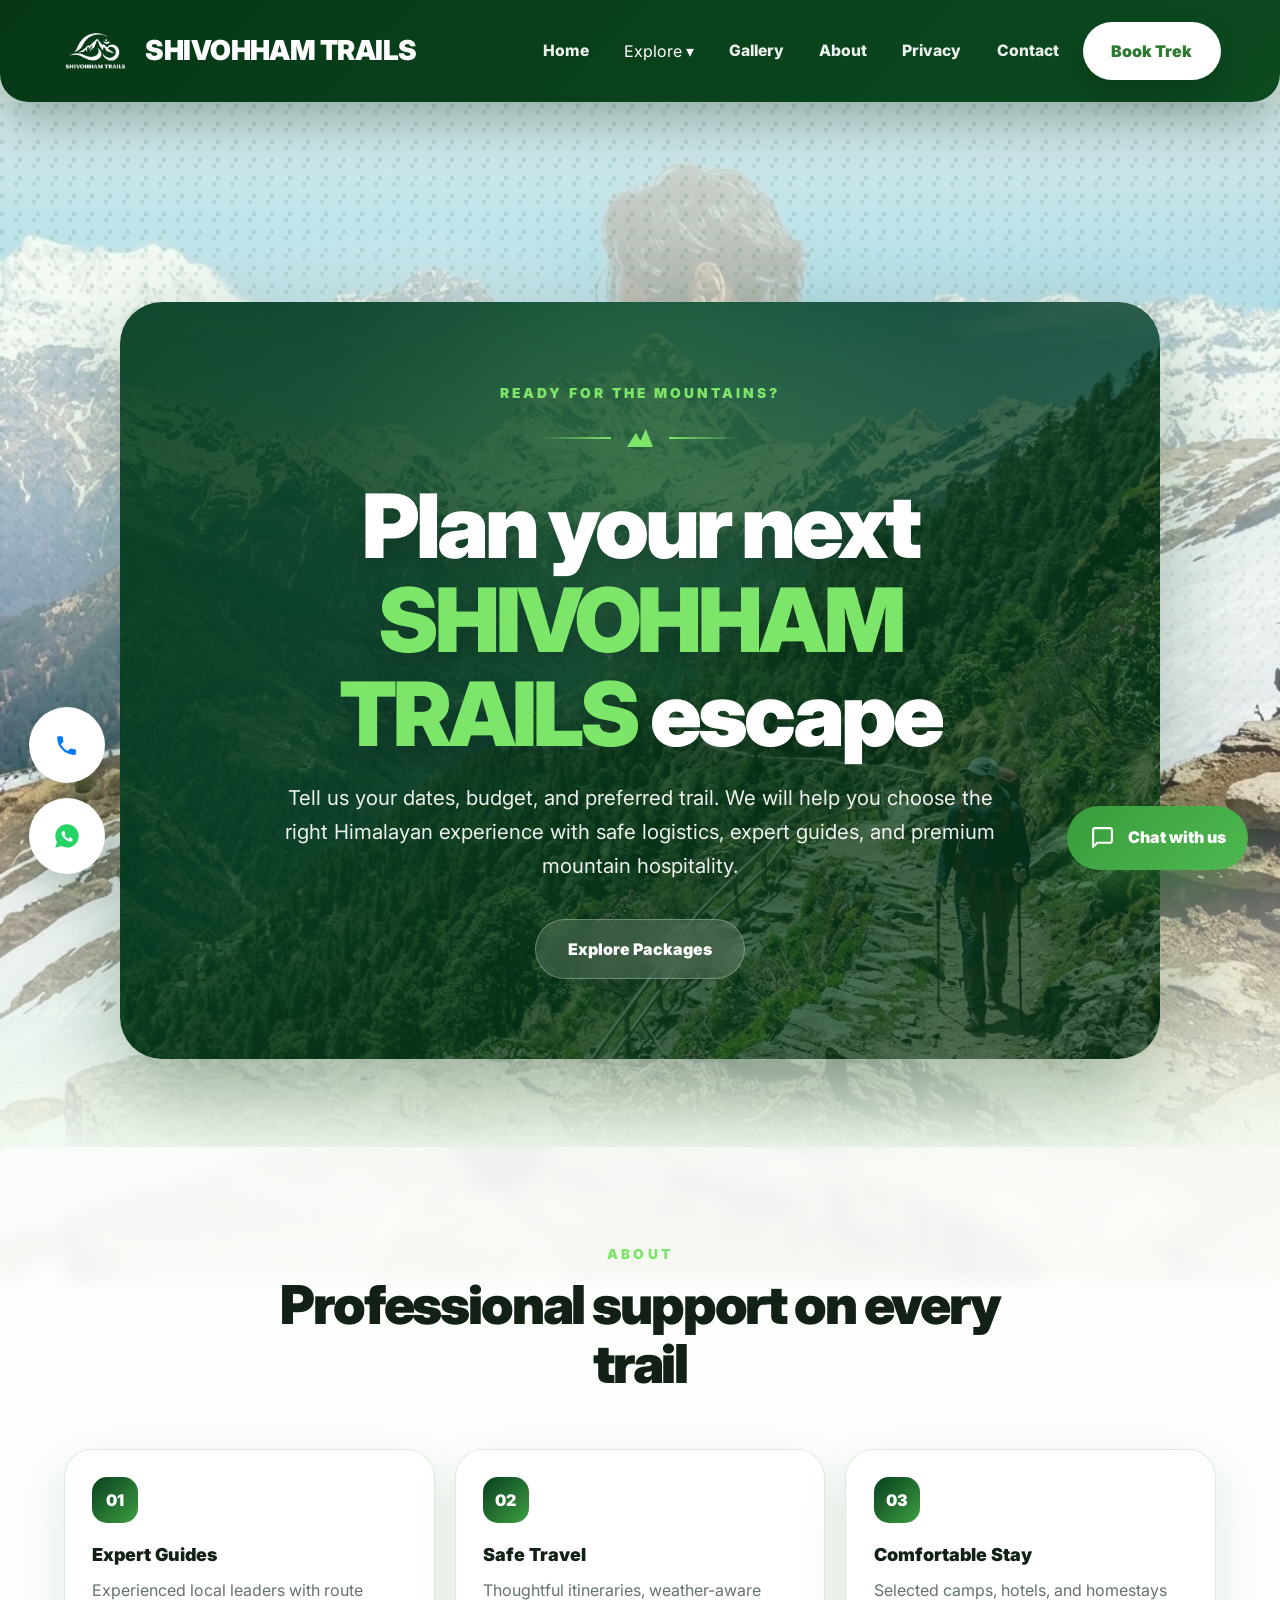
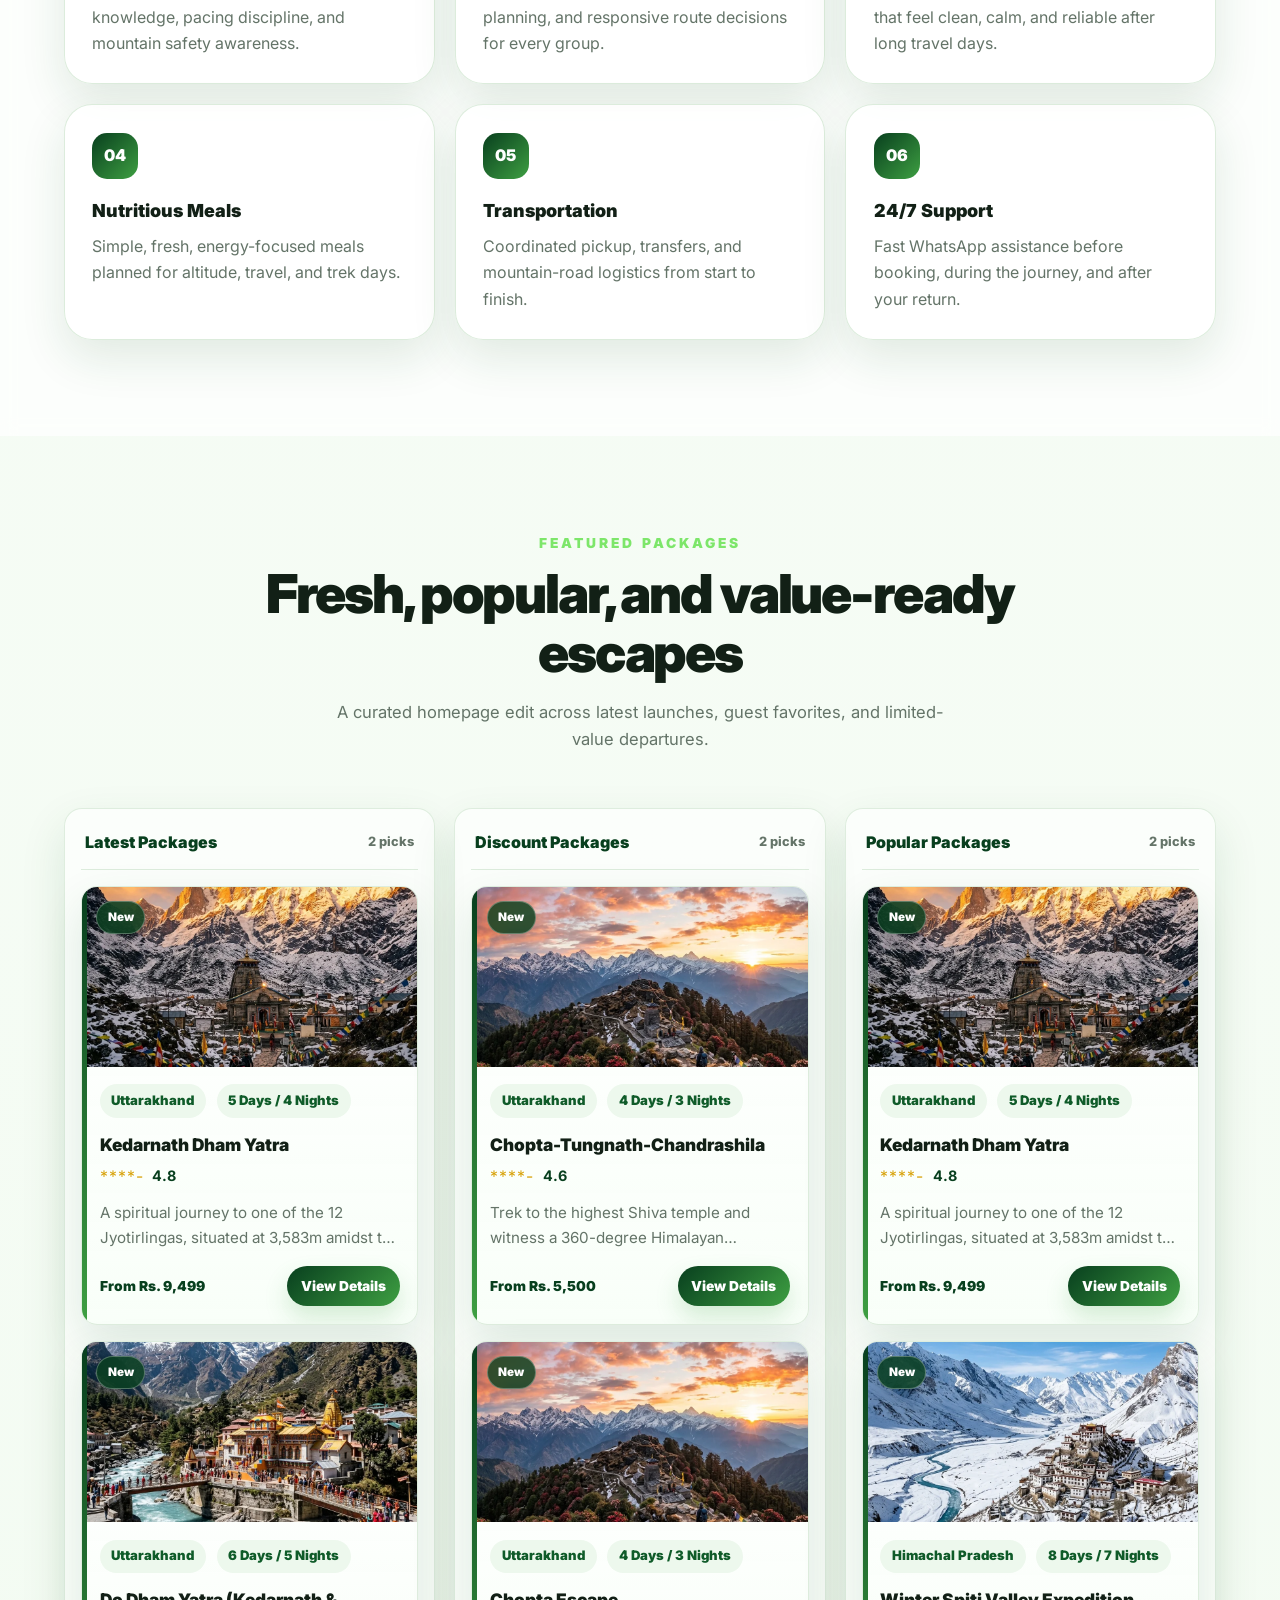
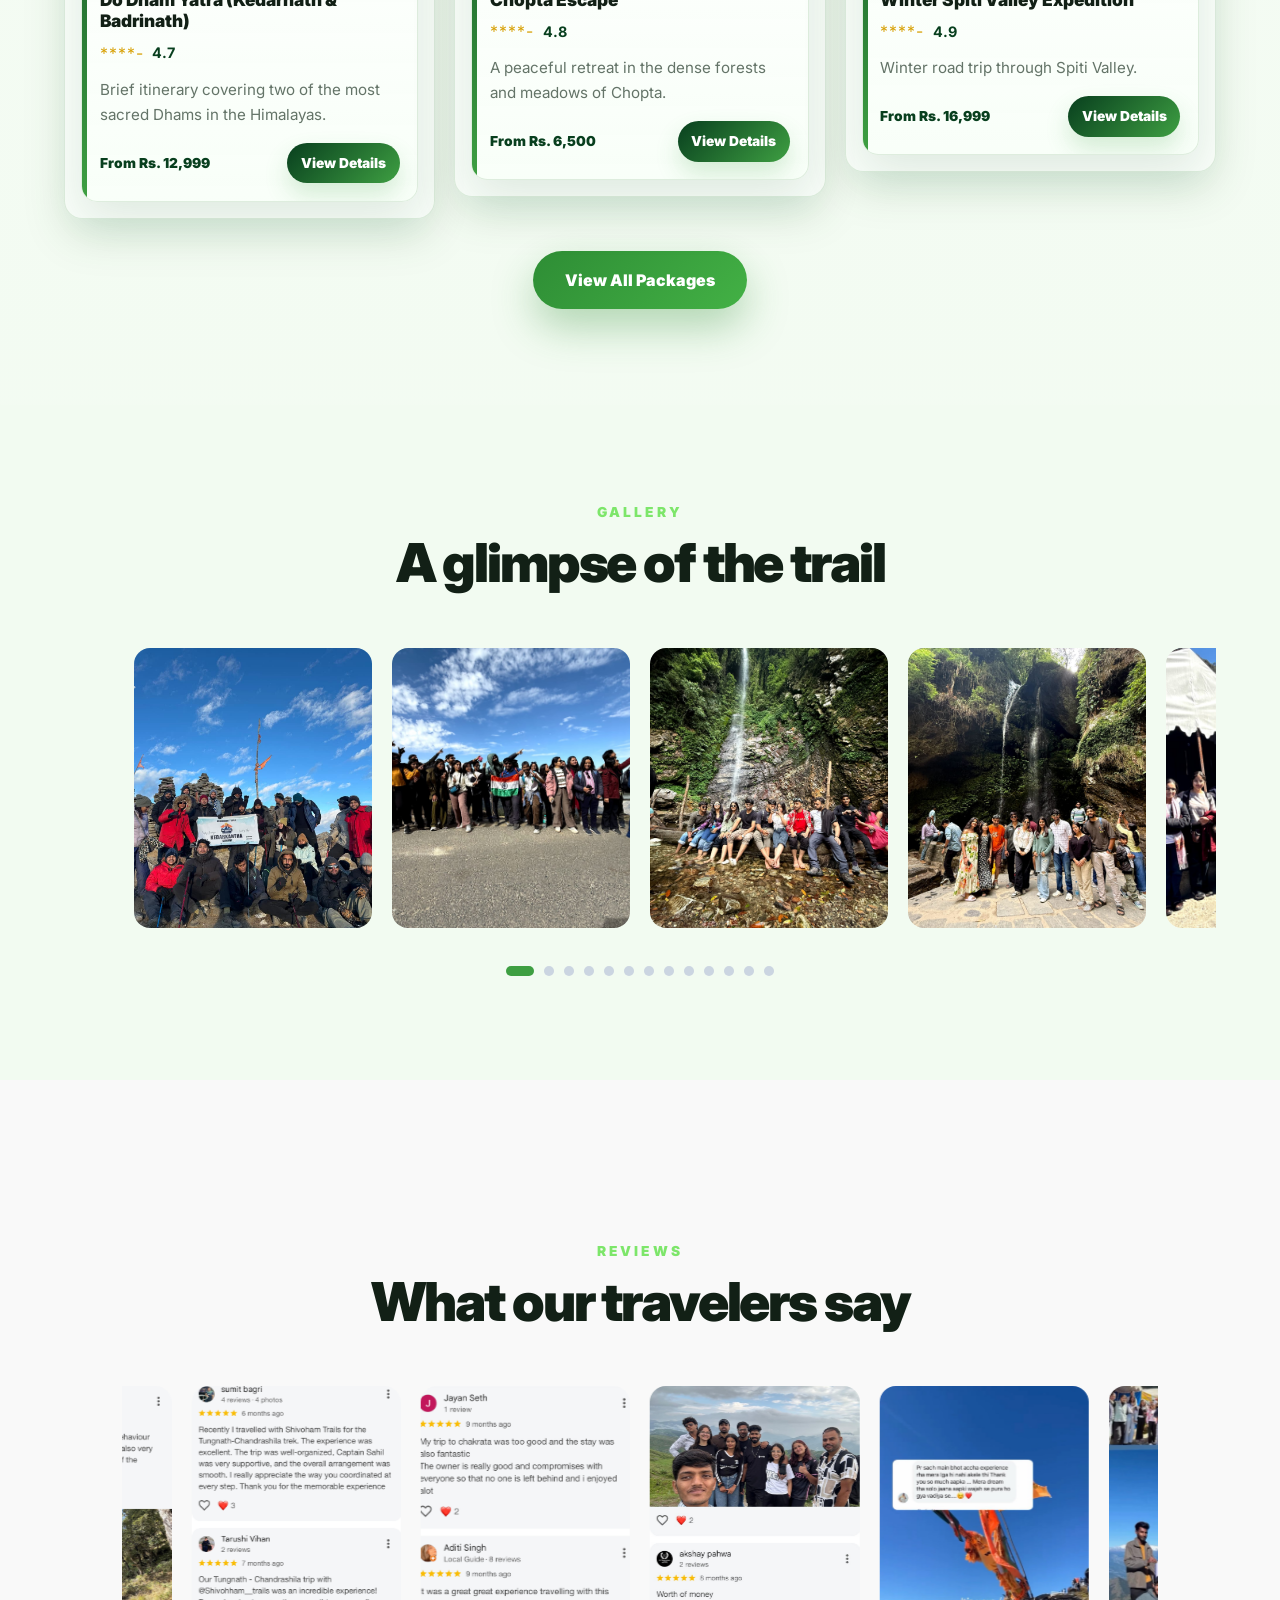
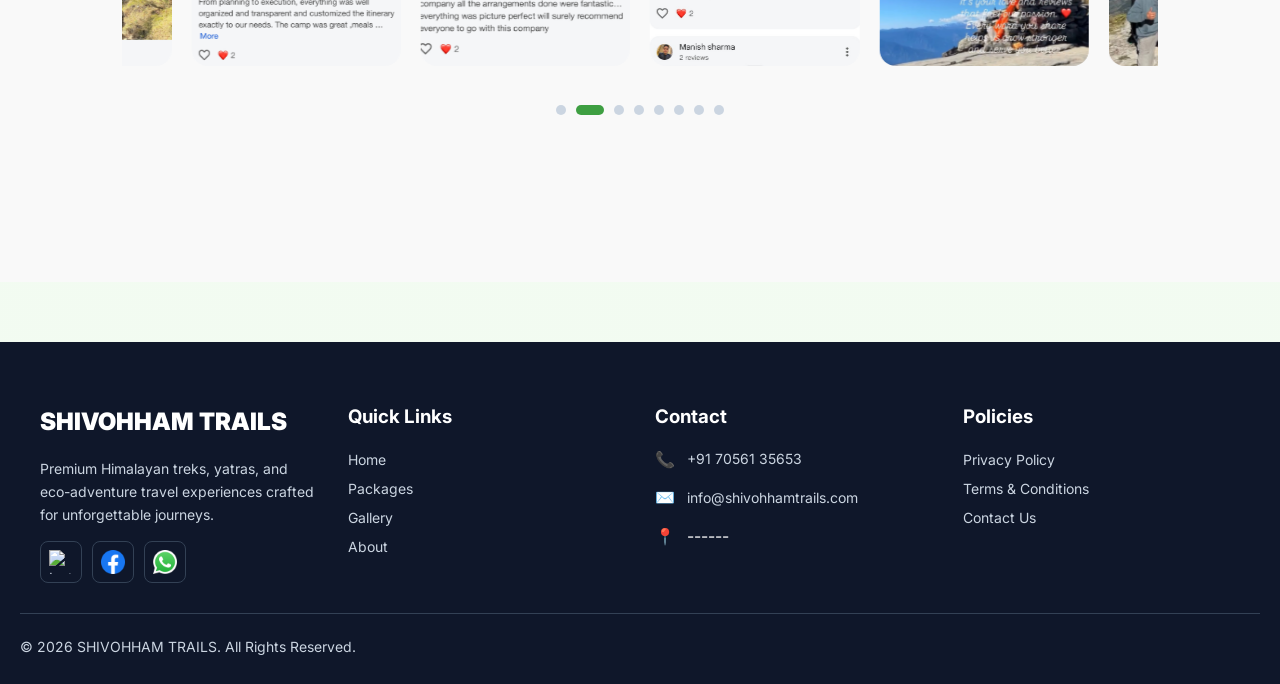
==== commit dcf10015: "Updated website" ====
--- a/home/index.html
+++ b/home/index.html
@@ -5,7 +5,7 @@
   <meta name="viewport" content="width=device-width, initial-scale=1.0" />
   <title>SHIVOHHAM TRAILS | Premium Himalayan Treks & Travel Packages</title>
   <meta name="description" content="Discover premium Himalayan treks, spiritual yatras, and curated mountain travel packages with expert guides and easy WhatsApp booking." />
-  <link rel="icon" type="image/jpeg" href="../assets/main logo.jpeg" />
+  <link rel="icon" type="image/jpeg" href="../assets/logo.png" />
   <link rel="stylesheet" href="https://cdn.jsdelivr.net/npm/swiper@11/swiper-bundle.min.css" />
   <link rel="stylesheet" href="../index.css" />
   <script src="https://cdn.jsdelivr.net/npm/swiper@11/swiper-bundle.min.js"></script>
@@ -17,8 +17,8 @@
 </head> 
 <body>
   <header class="header">
-    <a class="logo-container" href="../home/index.html" aria-label="SHIVOHHAM TRAILS home">
-      <img class="logo-img" src="../assets/main logo.jpeg" alt="SHIVOHHAM TRAILS" />
+    <a class="logo-container" href="../home/" aria-label="SHIVOHHAM TRAILS home">
+      <img class="logo-img" src="../assets/logo.png" alt="SHIVOHHAM TRAILS" />
       <span class="logo-text">SHIVOHHAM TRAILS</span>
     </a>
 
@@ -27,24 +27,25 @@
     </button>
 
     <nav class="nav-links" id="navLinks" aria-label="Primary navigation">
-      <a href="../home/index.html">Home</a>
+      <a href="../home/">Home</a>
       <div class="dropdown">
         <button class="dropdown-btn nav-link">Explore ▾</button>
         <div class="dropdown-content">
-          <a href="../packages/index.html">All Packages</a>
-          <a href="../packages/index.html?category=snow">Snow Treks</a>
-          <a href="../packages/index.html?category=meadow">Meadow Trails</a>
-          <a href="../packages/index.html?category=yatra">Spiritual Yatras</a>
-          <a href="../packages/index.html?category=road">Road Expeditions</a>
-        </div>
-      </div>
+          <a href="../packages/">All Packages</a>
+          <a href="../packages/?category=snow">Snow Treks</a>
+          <a href="../packages/?category=meadow">Meadow Trails</a>
+          <a href="../packages/?category=yatra">Spiritual Yatras</a>
+          <a href="../packages/?category=road">Road Expeditions</a>
+        </div>
+      </div>
+      <a href="../gallery/gallery.html">Gallery</a>
       <a href="#why">About</a>
       <button class="nav-link" type="button" data-modal="privacy">Privacy</button>
       <button class="nav-link" type="button" data-modal="contact">Contact</button>
     </nav>
 
     <div class="nav-actions">
-      <a class="nav-cta" href="../packages/index.html">Book Trek</a>
+      <a class="nav-cta" href="https://wa.me/917056135653" target="_blank" rel="noopener noreferrer">Book Trek</a>
     </div>
   </header>
 
@@ -58,11 +59,7 @@
         <h1 class="animate-title">Plan your next <span>SHIVOHHAM TRAILS</span> escape</h1>
         <p class="animate-subtitle">Tell us your dates, budget, and preferred trail. We will help you choose the right Himalayan experience with safe logistics, expert guides, and premium mountain hospitality.</p>
         <div class="hero-actions">
-          <a class="hero-cta primary" href="#">
-            <svg width="25" height="25" viewBox="0 0 24 24" aria-hidden="true" fill="none"><path d="M12.006 2.004c-5.522 0-10.003 4.48-10.003 10.003 0 1.76.458 3.483 1.33 5.004L2 22.004l5.138-1.348a9.96 9.96 0 0 0 4.868 1.26h.004c5.522 0 10.003-4.481 10.003-10.004 0-5.521-4.481-10.003-10.003-10.003z" fill="#25D366"/><path d="M16.47 13.918c-.244-.122-1.448-.716-1.67-.798-.223-.082-.385-.123-.548.123-.162.245-.63.797-.771.961-.142.163-.284.184-.528.062a6.084 6.084 0 0 1-1.789-1.103 6.7 6.7 0 0 1-1.24-1.543c-.143-.245-.015-.378.107-.5.11-.11.244-.286.366-.429.122-.143.162-.245.244-.408.081-.164.04-.307-.02-.429-.062-.123-.549-1.325-.752-1.815-.198-.478-.399-.413-.548-.42-.142-.008-.305-.01-.468-.01a.896.896 0 0 0-.65.306c-.223.245-.853.837-.853 2.04 0 1.204.873 2.368.995 2.53.122.164 1.727 2.634 4.183 3.693 1.954.842 2.316.715 2.723.673.407-.04 1.32-.538 1.503-1.058.183-.52.183-.967.122-1.06-.06-.091-.223-.142-.468-.264z" fill="#FFF"/></svg>
-            Book on WhatsApp
-          </a>
-          <a class="hero-cta ghost" href="../packages/index.html">Explore Packages</a>
+          <a class="hero-cta ghost" href="../packages/">Explore Packages</a>
         </div>
       </div>
     </section>
@@ -92,7 +89,7 @@
       </div>
       <div class="featured-package-board" id="featuredPackages"></div>
       <div class="featured-actions">
-        <a class="hero-cta primary" href="../packages/index.html">View All Packages</a>
+        <a class="hero-cta primary" href="../packages/">View All Packages</a>
       </div>
     </section>
 
@@ -104,22 +101,22 @@
         </div>
         <div class="swiper gallerySwiper">
           <div class="swiper-wrapper">
-            <div class="swiper-slide"><a class="image-card" href="javascript:void(0)" data-image-src="../assets/reviews/travel1.jpeg"><img src="../assets/reviews/travel1.jpeg" alt="Travel Photo 1" /><div class="image-overlay"><span>View Image</span></div></a></div>
-            <div class="swiper-slide"><a class="image-card" href="javascript:void(0)" data-image-src="../assets/reviews/travel2.jpeg"><img src="../assets/reviews/travel2.jpeg" alt="Travel Photo 2" /><div class="image-overlay"><span>View Image</span></div></a></div>
-            <div class="swiper-slide"><a class="image-card" href="javascript:void(0)" data-image-src="../assets/reviews/travel3.jpeg"><img src="../assets/reviews/travel3.jpeg" alt="Travel Photo 3" /><div class="image-overlay"><span>View Image</span></div></a></div>
-            <div class="swiper-slide"><a class="image-card" href="javascript:void(0)" data-image-src="../assets/reviews/travel4.jpeg"><img src="../assets/reviews/travel4.jpeg" alt="Travel Photo 4" /><div class="image-overlay"><span>View Image</span></div></a></div>
-            <div class="swiper-slide"><a class="image-card" href="javascript:void(0)" data-image-src="../assets/reviews/travel5.jpeg"><img src="../assets/reviews/travel5.jpeg" alt="Travel Photo 5" /><div class="image-overlay"><span>View Image</span></div></a></div>
-            <div class="swiper-slide"><a class="image-card" href="javascript:void(0)" data-image-src="../assets/reviews/travel6.jpeg"><img src="../assets/reviews/travel6.jpeg" alt="Travel Photo 6" /><div class="image-overlay"><span>View Image</span></div></a></div>
-            <div class="swiper-slide"><a class="image-card" href="javascript:void(0)" data-image-src="../assets/reviews/travel7.jpeg"><img src="../assets/reviews/travel7.jpeg" alt="Travel Photo 7" /><div class="image-overlay"><span>View Image</span></div></a></div>
-            <div class="swiper-slide"><a class="image-card" href="javascript:void(0)" data-image-src="../assets/reviews/travel8.jpeg"><img src="../assets/reviews/travel8.jpeg" alt="Travel Photo 8" /><div class="image-overlay"><span>View Image</span></div></a></div>
-            <div class="swiper-slide"><a class="image-card" href="javascript:void(0)" data-image-src="../assets/reviews/travel9.jpeg"><img src="../assets/reviews/travel9.jpeg" alt="Travel Photo 9" /><div class="image-overlay"><span>View Image</span></div></a></div>
-            <div class="swiper-slide"><a class="image-card" href="javascript:void(0)" data-image-src="../assets/reviews/travel10.jpeg"><img src="../assets/reviews/travel10.jpeg" alt="Travel Photo 10" /><div class="image-overlay"><span>View Image</span></div></a></div>
-            <div class="swiper-slide"><a class="image-card" href="javascript:void(0)" data-image-src="../assets/reviews/travel11.jpeg"><img src="../assets/reviews/travel11.jpeg" alt="Travel Photo 11" /><div class="image-overlay"><span>View Image</span></div></a></div>
-            <div class="swiper-slide"><a class="image-card" href="javascript:void(0)" data-image-src="../assets/reviews/travel12.jpeg"><img src="../assets/reviews/travel12.jpeg" alt="Travel Photo 12" /><div class="image-overlay"><span>View Image</span></div></a></div>
-            <div class="swiper-slide"><a class="image-card" href="javascript:void(0)" data-image-src="../assets/reviews/travel13.jpeg"><img src="../assets/reviews/travel13.jpeg" alt="Travel Photo 13" /><div class="image-overlay"><span>View Image</span></div></a></div>
-            <div class="swiper-slide"><a class="image-card" href="javascript:void(0)" data-image-src="../assets/reviews/travel14.jpeg"><img src="../assets/reviews/travel14.jpeg" alt="Travel Photo 14" /><div class="image-overlay"><span>View Image</span></div></a></div>
-            <div class="swiper-slide"><a class="image-card" href="javascript:void(0)" data-image-src="../assets/reviews/travel15.jpeg"><img src="../assets/reviews/travel15.jpeg" alt="Travel Photo 15" /><div class="image-overlay"><span>View Image</span></div></a></div>
-            <div class="swiper-slide"><a class="image-card" href="javascript:void(0)" data-image-src="../assets/reviews/travel16.jpeg"><img src="../assets/reviews/travel16.jpeg" alt="Travel Photo 16" /><div class="image-overlay"><span>View Image</span></div></a></div>
+            <div class="swiper-slide"><a class="image-card" href="../gallery/gallery.html"><img src="../assets/reviews/travel1.jpeg" alt="Travel Photo 1" /><div class="image-overlay"><span>Open Gallery</span></div></a></div>
+            <div class="swiper-slide"><a class="image-card" href="../gallery/gallery.html"><img src="../assets/reviews/travel2.jpeg" alt="Travel Photo 2" /><div class="image-overlay"><span>Open Gallery</span></div></a></div>
+            <div class="swiper-slide"><a class="image-card" href="../gallery/gallery.html"><img src="../assets/reviews/travel3.jpeg" alt="Travel Photo 3" /><div class="image-overlay"><span>Open Gallery</span></div></a></div>
+            <div class="swiper-slide"><a class="image-card" href="../gallery/gallery.html"><img src="../assets/reviews/travel4.jpeg" alt="Travel Photo 4" /><div class="image-overlay"><span>Open Gallery</span></div></a></div>
+            <div class="swiper-slide"><a class="image-card" href="../gallery/gallery.html"><img src="../assets/reviews/travel5.jpeg" alt="Travel Photo 5" /><div class="image-overlay"><span>Open Gallery</span></div></a></div>
+            <div class="swiper-slide"><a class="image-card" href="../gallery/gallery.html"><img src="../assets/reviews/travel6.jpeg" alt="Travel Photo 6" /><div class="image-overlay"><span>Open Gallery</span></div></a></div>
+            <div class="swiper-slide"><a class="image-card" href="../gallery/gallery.html"><img src="../assets/reviews/travel7.jpeg" alt="Travel Photo 7" /><div class="image-overlay"><span>Open Gallery</span></div></a></div>
+            <div class="swiper-slide"><a class="image-card" href="../gallery/gallery.html"><img src="../assets/reviews/travel8.jpeg" alt="Travel Photo 8" /><div class="image-overlay"><span>Open Gallery</span></div></a></div>
+            <div class="swiper-slide"><a class="image-card" href="../gallery/gallery.html"><img src="../assets/reviews/travel9.jpeg" alt="Travel Photo 9" /><div class="image-overlay"><span>Open Gallery</span></div></a></div>
+            <div class="swiper-slide"><a class="image-card" href="../gallery/gallery.html"><img src="../assets/reviews/travel10.jpeg" alt="Travel Photo 10" /><div class="image-overlay"><span>Open Gallery</span></div></a></div>
+            <div class="swiper-slide"><a class="image-card" href="../gallery/gallery.html"><img src="../assets/reviews/travel11.jpeg" alt="Travel Photo 11" /><div class="image-overlay"><span>Open Gallery</span></div></a></div>
+            <div class="swiper-slide"><a class="image-card" href="../gallery/gallery.html"><img src="../assets/reviews/travel12.jpeg" alt="Travel Photo 12" /><div class="image-overlay"><span>Open Gallery</span></div></a></div>
+            <div class="swiper-slide"><a class="image-card" href="../gallery/gallery.html"><img src="../assets/reviews/travel13.jpeg" alt="Travel Photo 13" /><div class="image-overlay"><span>Open Gallery</span></div></a></div>
+            <div class="swiper-slide"><a class="image-card" href="../gallery/gallery.html"><img src="../assets/reviews/travel14.jpeg" alt="Travel Photo 14" /><div class="image-overlay"><span>Open Gallery</span></div></a></div>
+            <div class="swiper-slide"><a class="image-card" href="../gallery/gallery.html"><img src="../assets/reviews/travel15.jpeg" alt="Travel Photo 15" /><div class="image-overlay"><span>Open Gallery</span></div></a></div>
+            <div class="swiper-slide"><a class="image-card" href="../gallery/gallery.html"><img src="../assets/reviews/travel16.jpeg" alt="Travel Photo 16" /><div class="image-overlay"><span>Open Gallery</span></div></a></div>
           </div>
           <div class="swiper-button-next"></div>
           <div class="swiper-button-prev"></div>
@@ -136,14 +133,14 @@
         </div>
         <div class="swiper reviewsSwiper">
           <div class="swiper-wrapper">
-            <div class="swiper-slide"><a class="image-card" href="javascript:void(0)" data-image-src="../assets/reviews/r1.jpeg"><img src="../assets/reviews/r1.jpeg" alt="Review 1" /><div class="image-overlay"><span>View Review</span></div></a></div>
-            <div class="swiper-slide"><a class="image-card" href="javascript:void(0)" data-image-src="../assets/reviews/r2.jpeg"><img src="../assets/reviews/r2.jpeg" alt="Review 2" /><div class="image-overlay"><span>View Review</span></div></a></div>
-            <div class="swiper-slide"><a class="image-card" href="javascript:void(0)" data-image-src="../assets/reviews/r3.jpeg"><img src="../assets/reviews/r3.jpeg" alt="Review 3" /><div class="image-overlay"><span>View Review</span></div></a></div>
-            <div class="swiper-slide"><a class="image-card" href="javascript:void(0)" data-image-src="../assets/reviews/r4.jpeg"><img src="../assets/reviews/r4.jpeg" alt="Review 4" /><div class="image-overlay"><span>View Review</span></div></a></div>
-            <div class="swiper-slide"><a class="image-card" href="javascript:void(0)" data-image-src="../assets/reviews/r5.jpeg"><img src="../assets/reviews/r5.jpeg" alt="Review 5" /><div class="image-overlay"><span>View Review</span></div></a></div>
-            <div class="swiper-slide"><a class="image-card" href="javascript:void(0)" data-image-src="../assets/reviews/r6.jpeg"><img src="../assets/reviews/r6.jpeg" alt="Review 6" /><div class="image-overlay"><span>View Review</span></div></a></div>
-            <div class="swiper-slide"><a class="image-card" href="javascript:void(0)" data-image-src="../assets/reviews/r7.jpeg"><img src="../assets/reviews/r7.jpeg" alt="Review 7" /><div class="image-overlay"><span>View Review</span></div></a></div>
-            <div class="swiper-slide"><a class="image-card" href="javascript:void(0)" data-image-src="../assets/reviews/r8.jpeg"><img src="../assets/reviews/r8.jpeg" alt="Review 8" /><div class="image-overlay"><span>View Review</span></div></a></div>
+            <div class="swiper-slide"><a class="image-card" href="../gallery/gallery.html#reviews"><img src="../assets/reviews/r1.jpeg" alt="Review 1" /><div class="image-overlay"><span>Open Reviews</span></div></a></div>
+            <div class="swiper-slide"><a class="image-card" href="../gallery/gallery.html#reviews"><img src="../assets/reviews/r2.jpeg" alt="Review 2" /><div class="image-overlay"><span>Open Reviews</span></div></a></div>
+            <div class="swiper-slide"><a class="image-card" href="../gallery/gallery.html#reviews"><img src="../assets/reviews/r3.jpeg" alt="Review 3" /><div class="image-overlay"><span>Open Reviews</span></div></a></div>
+            <div class="swiper-slide"><a class="image-card" href="../gallery/gallery.html#reviews"><img src="../assets/reviews/r4.jpeg" alt="Review 4" /><div class="image-overlay"><span>Open Reviews</span></div></a></div>
+            <div class="swiper-slide"><a class="image-card" href="../gallery/gallery.html#reviews"><img src="../assets/reviews/r5.jpeg" alt="Review 5" /><div class="image-overlay"><span>Open Reviews</span></div></a></div>
+            <div class="swiper-slide"><a class="image-card" href="../gallery/gallery.html#reviews"><img src="../assets/reviews/r6.jpeg" alt="Review 6" /><div class="image-overlay"><span>Open Reviews</span></div></a></div>
+            <div class="swiper-slide"><a class="image-card" href="../gallery/gallery.html#reviews"><img src="../assets/reviews/r7.jpeg" alt="Review 7" /><div class="image-overlay"><span>Open Reviews</span></div></a></div>
+            <div class="swiper-slide"><a class="image-card" href="../gallery/gallery.html#reviews"><img src="../assets/reviews/r8.jpeg" alt="Review 8" /><div class="image-overlay"><span>Open Reviews</span></div></a></div>
           </div>
           <div class="swiper-button-next"></div>
           <div class="swiper-button-prev"></div>
@@ -159,22 +156,32 @@
         <h2>SHIVOHHAM TRAILS</h2>
         <p>Premium Himalayan treks, yatras, and eco-adventure travel experiences crafted for unforgettable journeys.</p>
         <div class="footer-social">
-          <a href="#" aria-label="Instagram">Instagram</a>
-          <a href="#" aria-label="Facebook">Facebook</a>
-          <a href="#" aria-label="YouTube">YouTube</a>
+          <a href="https://www.instagram.com/shivohham__trails/" target="_blank" rel="noopener noreferrer" aria-label="Instagram"><img src="../assets/icon/instagram.png" alt="Instagram"></a>
+          <a href="https://www.facebook.com/profile.php?id=61578750787641" target="_blank" rel="noopener noreferrer" aria-label="Facebook"><img src="../assets/icon/facebook.png" alt="Facebook"></a>
+          <a href="https://wa.me/917056135653" target="_blank" rel="noopener noreferrer" aria-label="WhatsApp"><img src="../assets/icon/whatsapp.png" alt="WhatsApp"></a>
         </div>
       </div>
       <div>
         <h3>Quick Links</h3>
-        <a href="../home/index.html">Home</a>
-        <a href="../packages/index.html">Packages</a>
-        <a href="../home/index.html#why">About</a>
+        <a href="../home/">Home</a>
+        <a href="../packages/">Packages</a>
+        <a href="../gallery/gallery.html">Gallery</a>
+        <a href="../home/#why">About</a>
       </div>
       <div>
         <h3>Contact</h3>
-        <p>📞 <a href="#">+91 78579 34298</a></p>
-        <p>✉️ <a href="#">info@shivohhamtrails.com</a></p>
-        <p>📍 Delhi, India</p>
+        <div class="footer-contact-item">
+          <span class="icon">📞</span>
+          <a href="tel:+917056135653">+91 70561 35653</a>
+        </div>
+        <div class="footer-contact-item">
+          <span class="icon">✉️</span>
+          <a href="#">info@shivohhamtrails.com</a>
+        </div>
+        <div class="footer-contact-item">
+          <span class="icon">📍</span>
+          <span>------</span>
+        </div>
       </div>
       <div>
         <h3>Policies</h3>
@@ -189,10 +196,10 @@
   </footer>
 
   <div class="contact-widget">
-    <a class="widget-btn phone-btn" href="#" aria-label="Call Us" title="Call Us">
+    <a class="widget-btn phone-btn" href="tel:+917056135653" aria-label="Call Us" title="Call Us">
       <svg width="25" height="25" viewBox="0 0 24 24" aria-hidden="true" fill="#007BFF"><path d="M6.62 10.79c1.44 2.83 3.76 5.14 6.59 6.59l2.2-2.2c.27-.27.67-.36 1.02-.24 1.12.37 2.33.57 3.57.57.55 0 1 .45 1 1V20c0 .55-.45 1-1 1-9.39 0-17-7.61-17-17 0-.55.45-1 1-1h3.5c.55 0 1 .45 1 1 0 1.25.2 2.45.57 3.57.11.35.03.74-.25 1.02l-2.2 2.2z"/></svg>
     </a>
-    <a class="widget-btn whatsapp-btn" href="#" target="_blank" rel="noopener noreferrer" aria-label="WhatsApp Us" title="WhatsApp Us">
+    <a class="widget-btn whatsapp-btn" href="https://wa.me/917056135653" target="_blank" rel="noopener noreferrer" aria-label="WhatsApp Us" title="WhatsApp Us">
       <svg width="28" height="28" viewBox="0 0 24 24" aria-hidden="true" fill="none"><path d="M12.006 2.004c-5.522 0-10.003 4.48-10.003 10.003 0 1.76.458 3.483 1.33 5.004L2 22.004l5.138-1.348a9.96 9.96 0 0 0 4.868 1.26h.004c5.522 0 10.003-4.481 10.003-10.004 0-5.521-4.481-10.003-10.003-10.003z" fill="#25D366"/><path d="M16.47 13.918c-.244-.122-1.448-.716-1.67-.798-.223-.082-.385-.123-.548.123-.162.245-.63.797-.771.961-.142.163-.284.184-.528.062a6.084 6.084 0 0 1-1.789-1.103 6.7 6.7 0 0 1-1.24-1.543c-.143-.245-.015-.378.107-.5.11-.11.244-.286.366-.429.122-.143.162-.245.244-.408.081-.164.04-.307-.02-.429-.062-.123-.549-1.325-.752-1.815-.198-.478-.399-.413-.548-.42-.142-.008-.305-.01-.468-.01a.896.896 0 0 0-.65.306c-.223.245-.853.837-.853 2.04 0 1.204.873 2.368.995 2.53.122.164 1.727 2.634 4.183 3.693 1.954.842 2.316.715 2.723.673.407-.04 1.32-.538 1.503-1.058.183-.52.183-.967.122-1.06-.06-.091-.223-.142-.468-.264z" fill="#FFF"/></svg>
     </a>
   </div>
--- a/index.css
+++ b/index.css
@@ -125,12 +125,11 @@
 }
 
 .logo-img{
-  width:58px;
-  height:58px;
-  object-fit:cover;
-  border-radius:8px;
-  background:#fff;
-  box-shadow:0 10px 24px rgba(0,0,0,.18);
+  width:72px;
+  height:42px;
+  object-fit:contain;
+  background:transparent;
+  box-shadow:none;
 }
 
 .logo-text{
@@ -1275,6 +1274,81 @@
   background: var(--green);
 }
 
+.gallery-page-hero{
+  padding:5.5rem 5% 3.5rem;
+}
+
+.gallery-page-shell{
+  width:min(1180px,100%);
+  margin:0 auto;
+}
+
+.gallery-page-hero .gallery-page-shell{
+  padding:3rem;
+  color:#fff;
+  background:
+    linear-gradient(135deg,rgba(8,63,30,.92),rgba(15,91,41,.72)),
+    url("assets/hero_bg_final.png") center/cover no-repeat;
+  border-radius:28px;
+  box-shadow:var(--shadow);
+}
+
+.gallery-page-hero .section-title{
+  max-width:780px;
+  color:#fff;
+}
+
+.gallery-page-hero .section-copy{
+  max-width:700px;
+  color:rgba(255,255,255,.86);
+}
+
+.gallery-page-section{
+  padding:4.75rem 5%;
+}
+
+.gallery-reviews-band{
+  background:rgba(237,248,237,.78);
+}
+
+.gallery-grid{
+  display:grid;
+  grid-template-columns:repeat(4,minmax(0,1fr));
+  grid-auto-rows:220px;
+  gap:1rem;
+}
+
+.gallery-grid-card{
+  min-height:0;
+  border-radius:18px;
+  box-shadow:0 18px 40px rgba(8,63,30,.12);
+}
+
+.gallery-grid-card img{
+  width:100%;
+  height:100%;
+  object-fit:cover;
+  display:block;
+}
+
+.gallery-grid-card.wide{
+  grid-column:span 2;
+}
+
+.gallery-grid-card.tall{
+  grid-row:span 2;
+}
+
+.review-grid{
+  grid-template-columns:repeat(4,minmax(0,1fr));
+  grid-auto-rows:360px;
+}
+
+.review-shot img{
+  object-fit:contain;
+  background:#fff;
+}
+
 @media (max-width: 768px) {
   .gallerySwiper,
   .reviewsSwiper {
@@ -1286,6 +1360,35 @@
   .reviewsSwiper .swiper-button-next,
   .reviewsSwiper .swiper-button-prev {
     display: none;
+  }
+
+  .gallery-page-hero{
+    padding:2rem 5% 1.5rem;
+  }
+
+  .gallery-page-hero .gallery-page-shell{
+    padding:2rem 1.25rem;
+    border-radius:22px;
+  }
+
+  .gallery-page-section{
+    padding:3.25rem 5%;
+  }
+
+  .gallery-grid,
+  .review-grid{
+    grid-template-columns:1fr;
+    grid-auto-rows:260px;
+  }
+
+  .gallery-grid-card.wide,
+  .gallery-grid-card.tall{
+    grid-column:auto;
+    grid-row:auto;
+  }
+
+  .review-grid{
+    grid-auto-rows:420px;
   }
 }
 
@@ -1343,16 +1446,30 @@
 }
 
 .footer-social a{
-  padding:6px 10px;
+  display:inline-flex;
+  align-items:center;
+  justify-content:center;
+  padding:8px;
   border:1px solid #334155;
-  border-radius:6px;
-  display:inline-block;
+  border-radius:8px;
   margin:0;
 }
 
 .footer-social a:hover{
   transform:translateY(-2px);
   color:#fff;
+}
+
+.footer-social a img{
+  width:24px;
+  height:24px;
+  object-fit:contain;
+  display:block;
+}
+
+.footer p a {
+  display:inline-block;
+  margin:0;
 }
 
 .footer-bottom{
@@ -1362,6 +1479,34 @@
   padding-top:15px;
   font-size:13px;
   color:#94a3b8;
+}
+
+.footer-contact-item{
+  display:flex;
+  align-items:center;
+  flex-wrap:nowrap;
+  gap:12px;
+  margin-bottom:16px;
+}
+
+.footer-contact-item i,
+.footer-contact-item svg,
+.footer-contact-item img,
+.footer-contact-item .icon{
+  width:20px;
+  min-width:20px;
+  text-align:center;
+  font-size:16px;
+  flex-shrink:0;
+}
+
+.footer-contact-item span,
+.footer-contact-item a{
+  display:inline-block;
+  vertical-align:middle;
+  line-height:1.4;
+  margin:0;
+  word-break:break-word;
 }
 
 .contact-widget{
@@ -2094,8 +2239,8 @@
   }
 
   .logo-img{
-    width:50px;
-    height:50px;
+    width:42px;
+    height:42px;
   }
 
   .logo-text{
@@ -2144,6 +2289,16 @@
     background:transparent;
     display:none;
   }
+
+  .dropdown-content a{
+    color:#fff;
+  }
+
+  .dropdown-content a:hover,
+  .dropdown-content a:focus{
+    background:transparent;
+    color:#fff;
+  }
   
   .dropdown:hover .dropdown-content,
   .dropdown:focus-within .dropdown-content,
